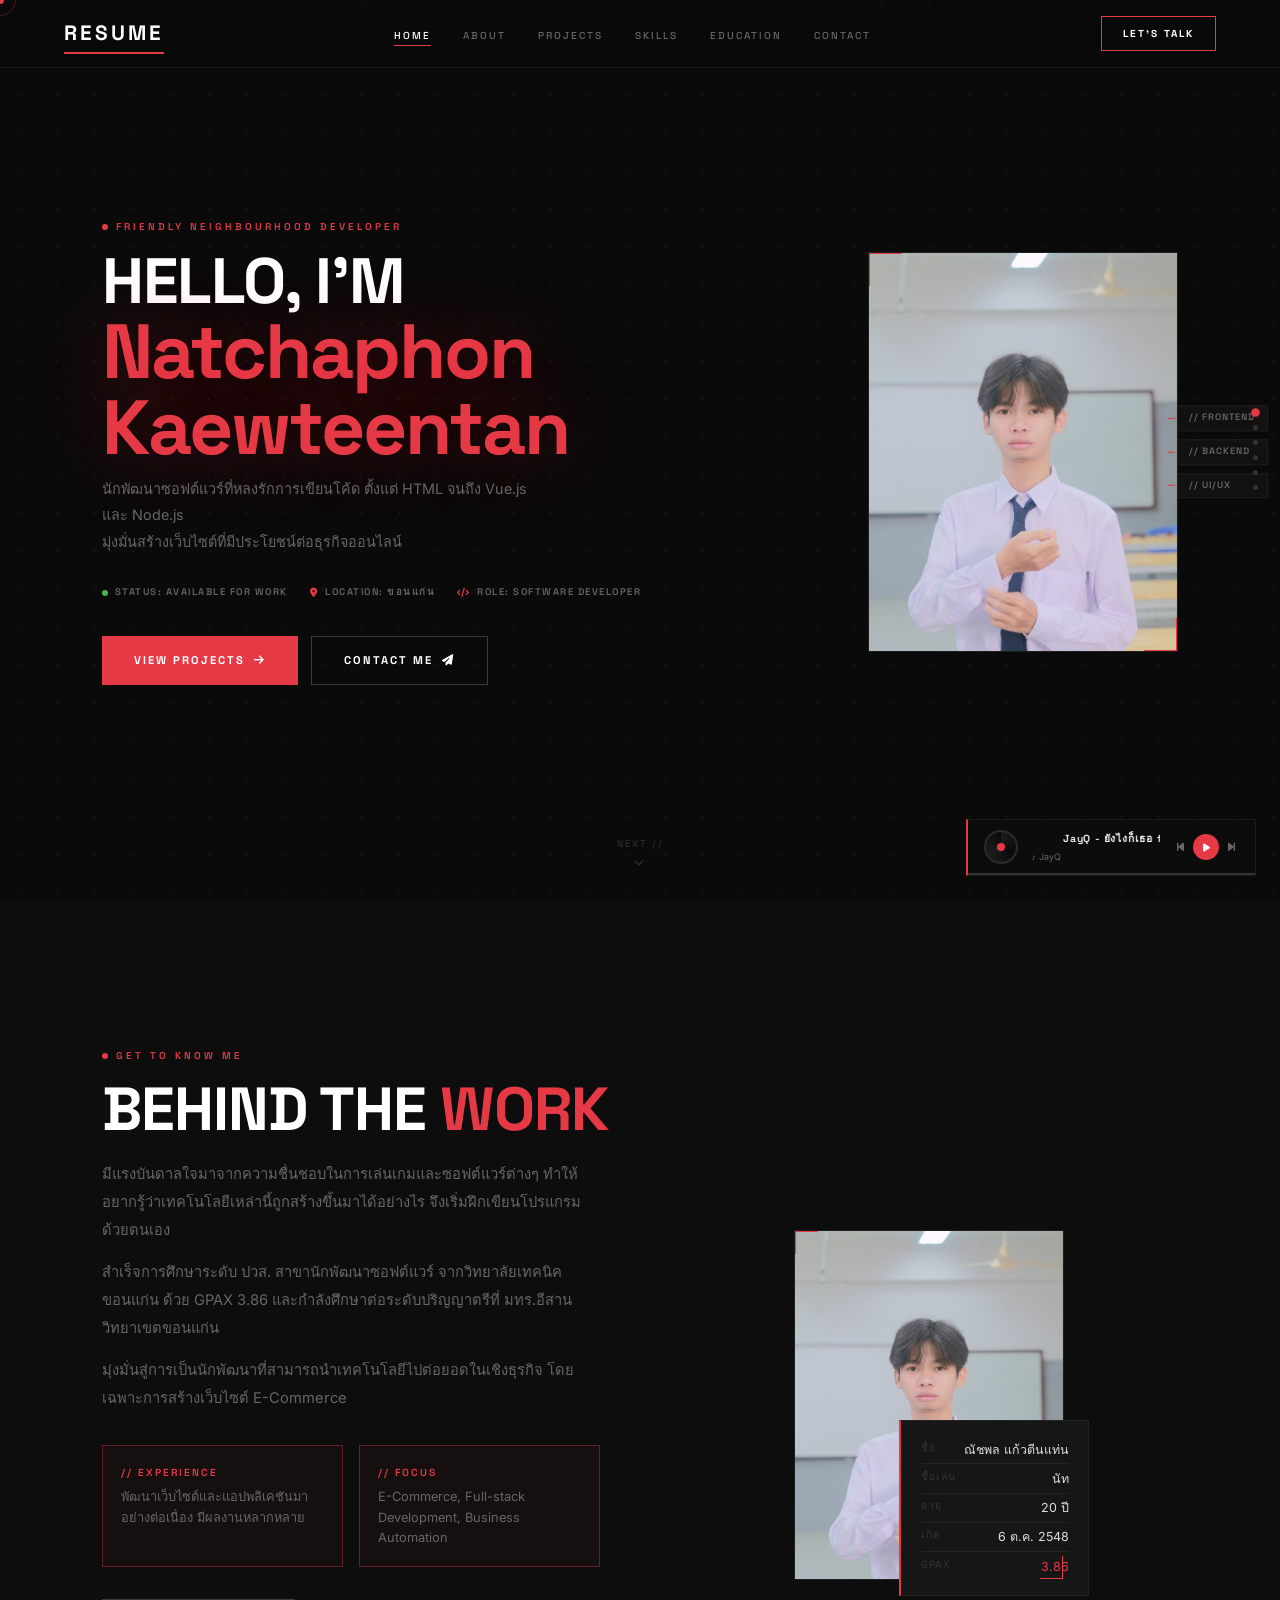
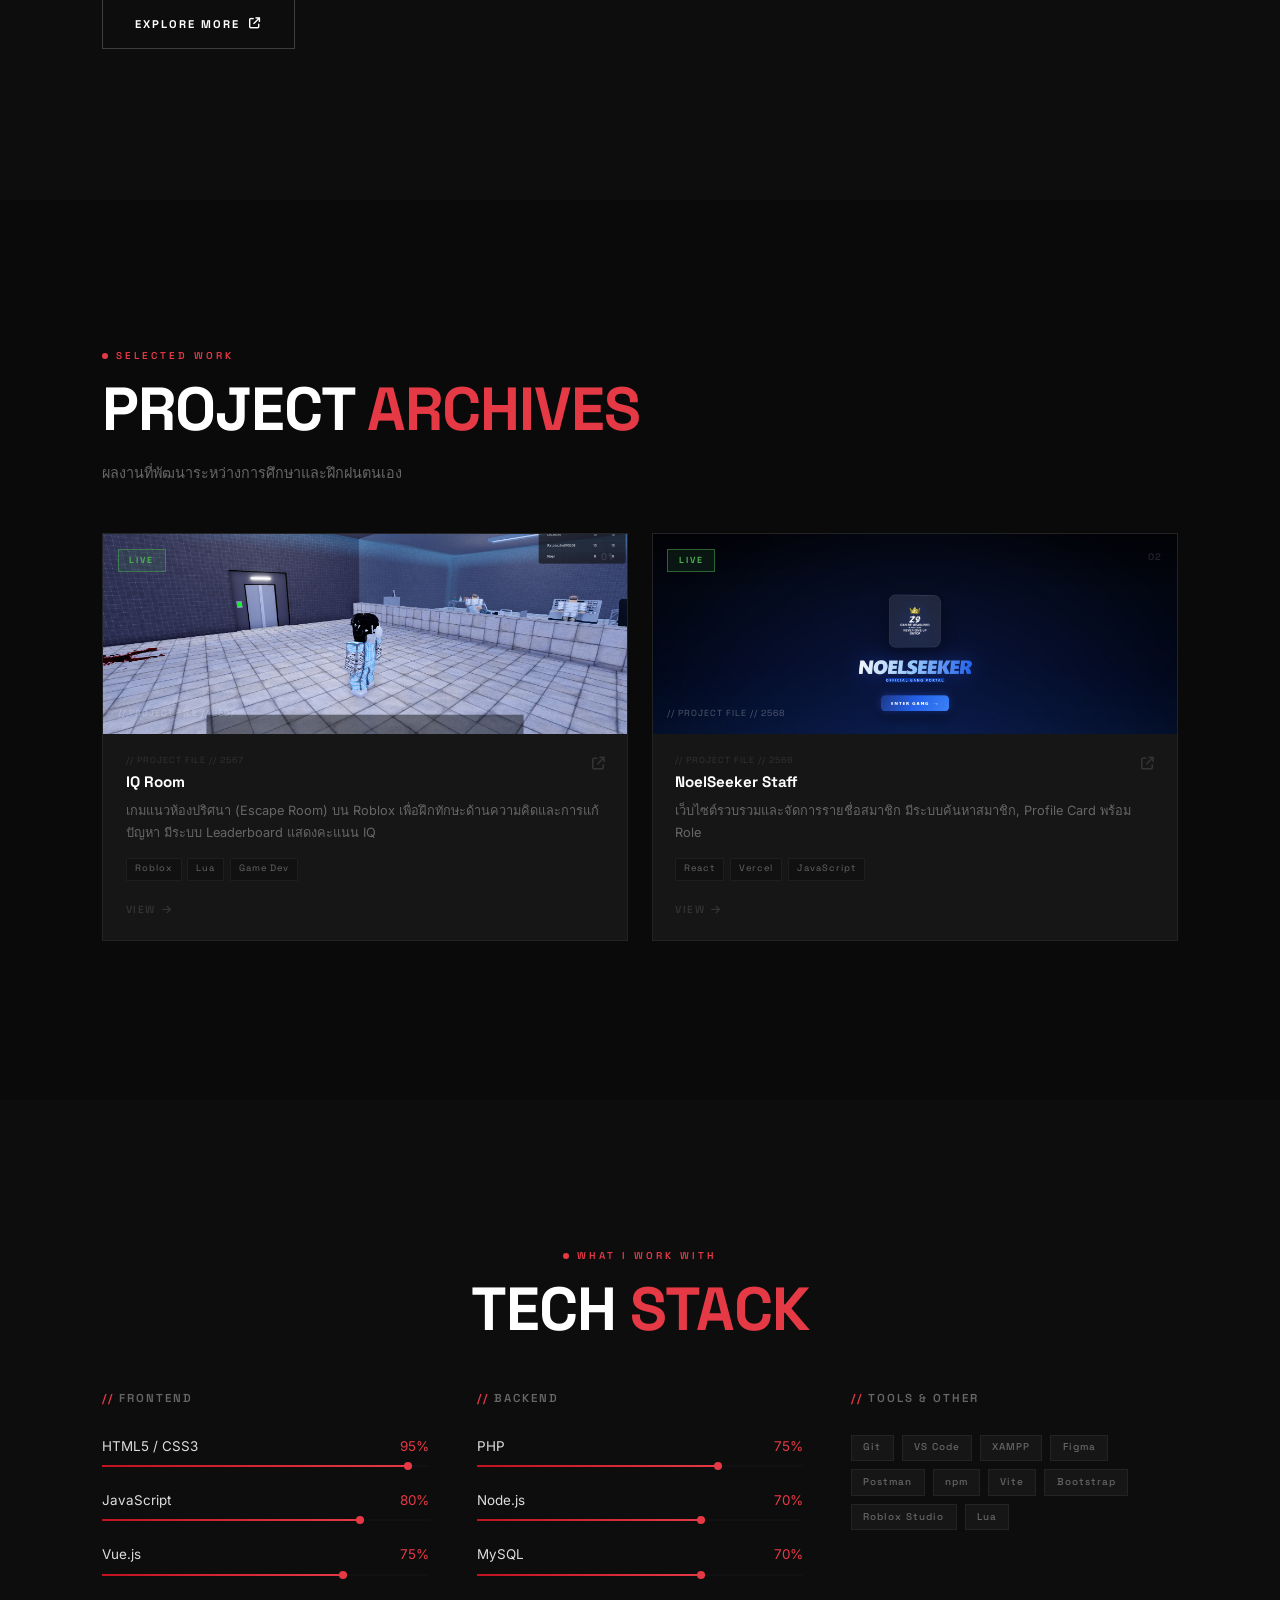
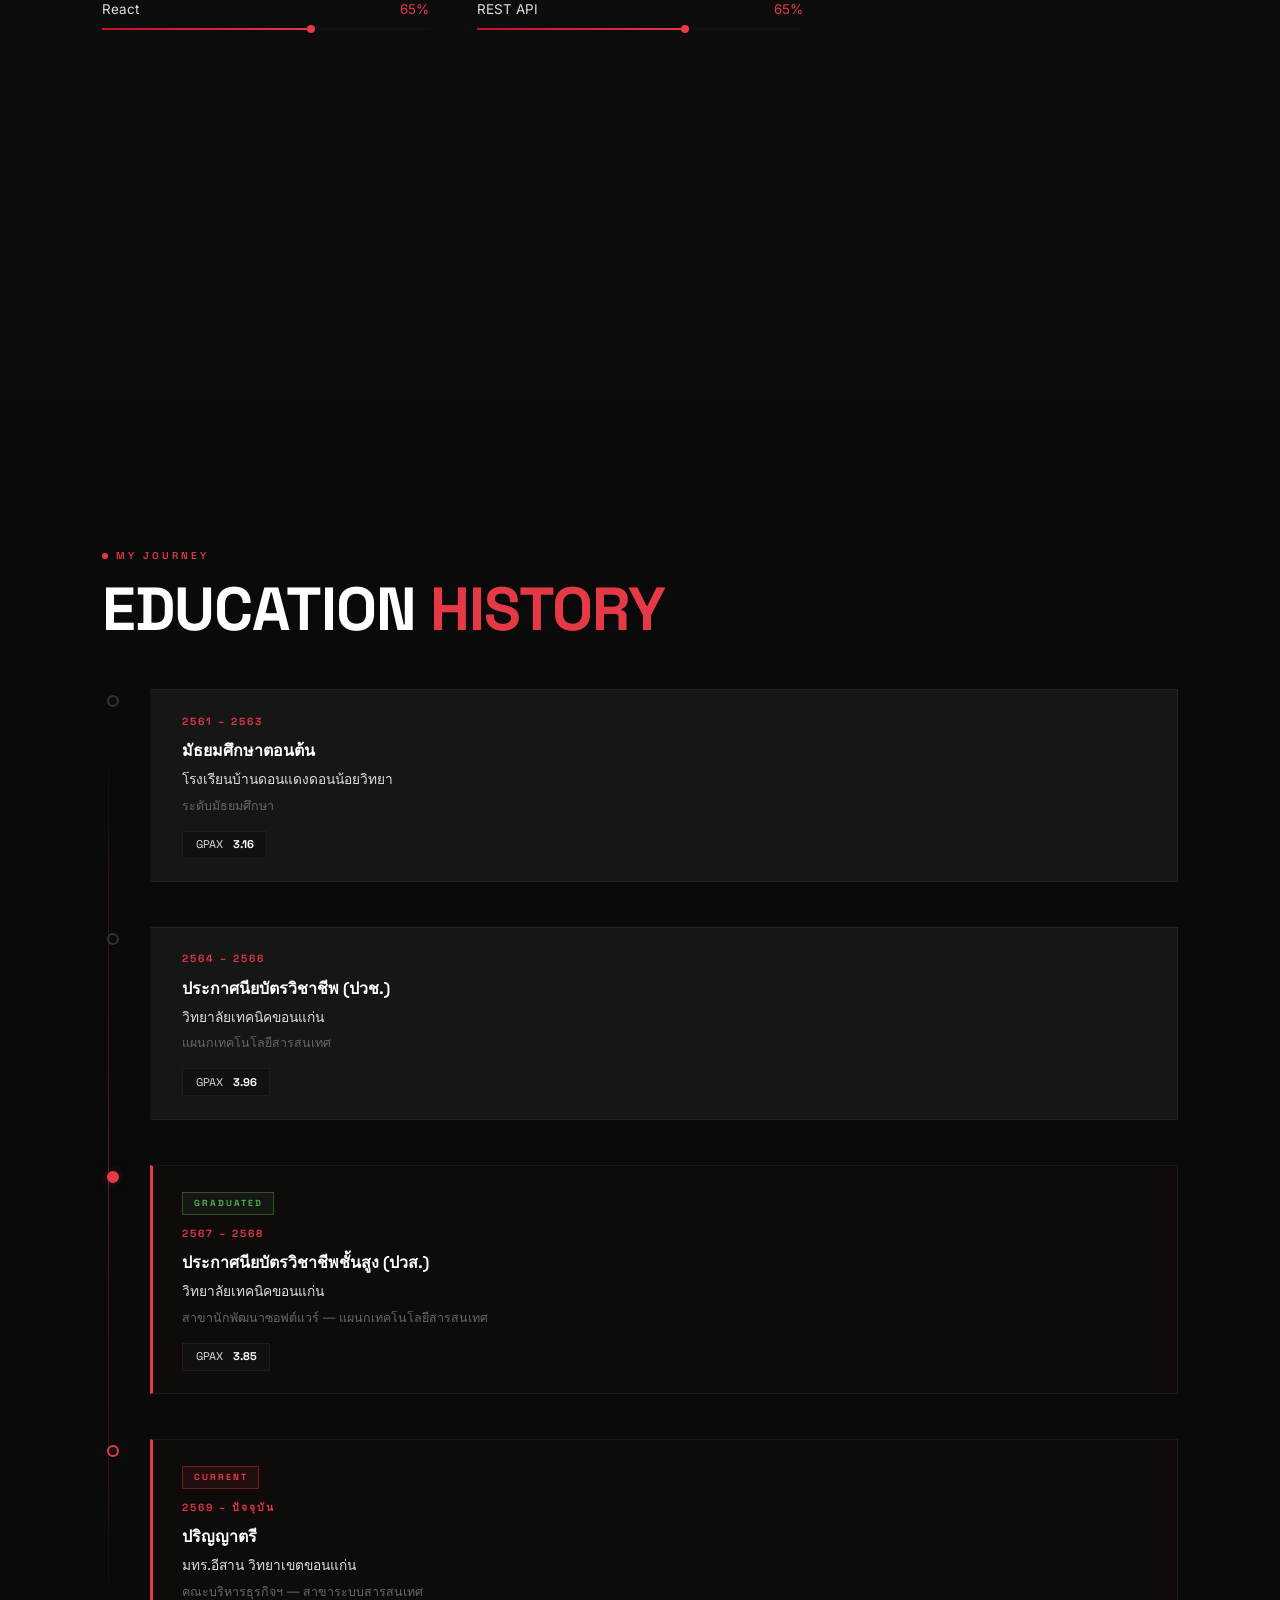
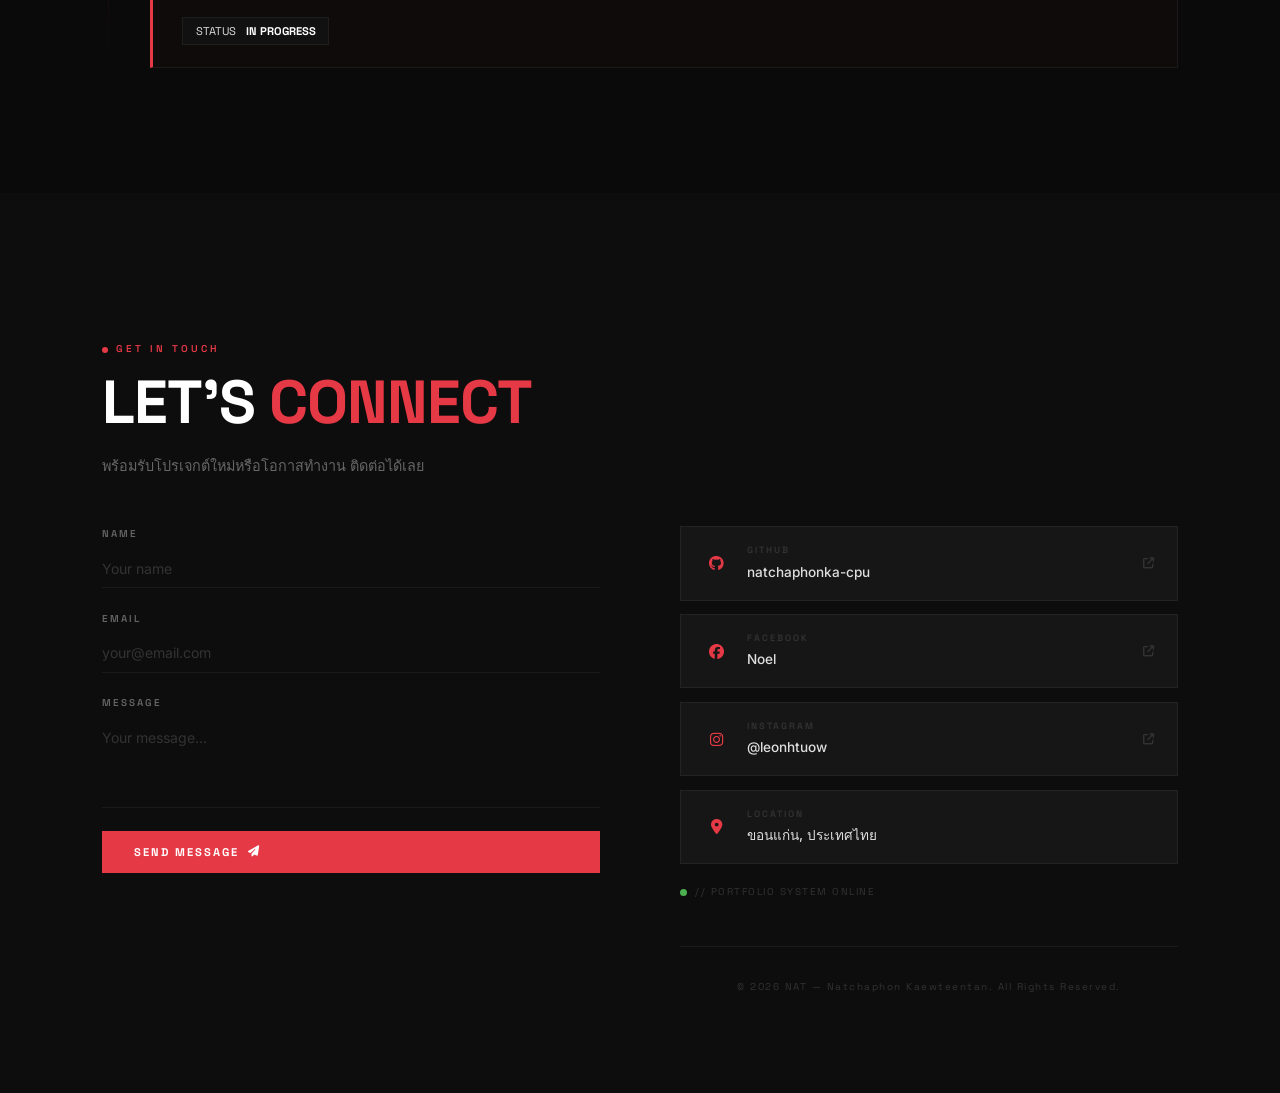
==== index.html @ e57b72d4 "Natchaphon20260941328" ====
<!DOCTYPE html>
<html lang="th">
<head>
  <meta charset="UTF-8"/>
  <meta name="viewport" content="width=device-width, initial-scale=1.0"/>
  <title>Resume</title>
  <link rel="stylesheet" href="style.css?v=6"/>
  <link rel="preconnect" href="https://fonts.googleapis.com"/>
  <link rel="preconnect" href="https://fonts.gstatic.com" crossorigin/>
  <link href="https://fonts.googleapis.com/css2?family=Space+Grotesk:wght@400;500;600;700&family=Inter:wght@300;400;500;600&display=swap" rel="stylesheet"/>
  <link rel="stylesheet" href="https://cdnjs.cloudflare.com/ajax/libs/font-awesome/6.5.0/css/all.min.css"/>
</head>
<body>

  <!-- Custom Cursor -->
  <div class="cursor" id="cursor"></div>
  <div class="cursor-ring" id="cursorRing"></div>

  <!-- Navbar -->
  <nav class="nav" id="nav">
    <a href="#home" class="nav-logo">RESUME</a>
    <ul class="nav-links" id="navLinks">
      <li><a href="#home"      class="nav-link active">HOME</a></li>
      <li><a href="#about"     class="nav-link">ABOUT</a></li>
      <li><a href="#projects"  class="nav-link">PROJECTS</a></li>
      <li><a href="#skills"    class="nav-link">SKILLS</a></li>
      <li><a href="#education" class="nav-link">EDUCATION</a></li>
      <li><a href="#contact"   class="nav-link">CONTACT</a></li>
    </ul>
    <a href="#contact" class="nav-cta">LET'S TALK</a>
    <button class="hamburger" id="hamburger" aria-label="menu">
      <span></span><span></span><span></span>
    </button>
  </nav>

  <!-- Mobile Menu (hidden by default via CSS) -->
  <div class="mobile-menu" id="mobileMenu">
    <a href="#home"      class="mob-link">HOME</a>
    <a href="#about"     class="mob-link">ABOUT</a>
    <a href="#projects"  class="mob-link">PROJECTS</a>
    <a href="#skills"    class="mob-link">SKILLS</a>
    <a href="#education" class="mob-link">EDUCATION</a>
    <a href="#contact"   class="mob-link">CONTACT</a>
  </div>

  <!-- Section Dots -->
  <nav class="section-dots" id="sectionDots">
    <a href="#home"      class="dot active" data-sec="home"      title="Home"></a>
    <a href="#about"     class="dot"        data-sec="about"     title="About"></a>
    <a href="#projects"  class="dot"        data-sec="projects"  title="Projects"></a>
    <a href="#skills"    class="dot"        data-sec="skills"    title="Skills"></a>
    <a href="#education" class="dot"        data-sec="education" title="Education"></a>
    <a href="#contact"   class="dot"        data-sec="contact"   title="Contact"></a>
  </nav>

  <!-- Music Player -->
  <div class="music-player" id="musicPlayer">
    <div class="vinyl" id="vinyl"><div class="vinyl-dot"></div></div>
    <div class="track-info">
      <marquee class="track-title" id="trackTitle" scrollamount="3">JayQ - ยังไงก็เธอ feat. Z9</marquee>
      <span class="track-sub">♪ JayQ</span>
    </div>
    <div class="music-controls">
      <button class="mc-btn" id="prevBtn"><i class="fa-solid fa-backward-step"></i></button>
      <button class="mc-btn mc-play" id="playBtn"><i class="fa-solid fa-play" id="playIcon"></i></button>
      <button class="mc-btn" id="nextBtn"><i class="fa-solid fa-forward-step"></i></button>
    </div>
    <div class="music-bar"><div class="music-progress" id="musicProgress"></div></div>
    <audio id="audioEl"><source src="music.mp3" type="audio/mpeg"/></audio>
  </div>

  <!-- ═══════════════════════════ HOME ═══════════════════════════ -->
  <section class="section" id="home">
    <div class="dot-grid"></div>
    <div class="particles-wrap" id="particles"></div>

    <div class="home-inner">
      <!-- Left -->
      <div class="home-left" id="homeLeft">
        <p class="eyebrow"><span class="edot"></span> FRIENDLY NEIGHBOURHOOD DEVELOPER</p>
        <h1 class="hello-text">HELLO, I'M</h1>
        <div class="big-name">Natchaphon<br>Kaewteentan</div>
        <p class="home-desc">
          นักพัฒนาซอฟต์แวร์ที่หลงรักการเขียนโค้ด ตั้งแต่ HTML จนถึง Vue.js และ Node.js<br>
          มุ่งมั่นสร้างเว็บไซต์ที่มีประโยชน์ต่อธุรกิจออนไลน์
        </p>
        <div class="status-row">
          <span><span class="live-dot"></span> STATUS: AVAILABLE FOR WORK</span>
          <span><i class="fa-solid fa-location-dot"></i> LOCATION: ขอนแก่น</span>
          <span><i class="fa-solid fa-code"></i> ROLE: SOFTWARE DEVELOPER</span>
        </div>
        <div class="home-btns">
          <a href="#projects" class="btn btn-red">VIEW PROJECTS <i class="fa-solid fa-arrow-right"></i></a>
          <a href="#contact"  class="btn btn-outline">CONTACT ME <i class="fa-solid fa-paper-plane"></i></a>
        </div>
      </div>

      <!-- Right – photo -->
      <div class="home-right" id="homeRight">
        <div class="photo-frame">
          <img src="Noel.jpg" alt="NAT — ณัชพล"/>
        </div>
        <div class="photo-tags">
          <span class="ptag">// FRONTEND</span>
          <span class="ptag">// BACKEND</span>
          <span class="ptag">// UI/UX</span>
        </div>
      </div>
    </div>

    <div class="scroll-hint">NEXT // <i class="fa-solid fa-chevron-down"></i></div>
  </section>

  <!-- ═══════════════════════════ ABOUT ═══════════════════════════ -->
  <section class="section section-alt" id="about">
    <div class="container">
      <p class="eyebrow"><span class="edot"></span> GET TO KNOW ME</p>
      <h2 class="sec-title">BEHIND THE <span class="red">WORK</span></h2>

      <div class="about-grid">
        <div class="about-left">
          <p class="body-text rv">
            มีแรงบันดาลใจมาจากความชื่นชอบในการเล่นเกมและซอฟต์แวร์ต่างๆ ทำให้อยากรู้ว่าเทคโนโลยีเหล่านี้ถูกสร้างขึ้นมาได้อย่างไร จึงเริ่มฝึกเขียนโปรแกรมด้วยตนเอง
          </p>
          <p class="body-text rv">
            สำเร็จการศึกษาระดับ ปวส. สาขานักพัฒนาซอฟต์แวร์ จากวิทยาลัยเทคนิคขอนแก่น ด้วย GPAX 3.86 และกำลังศึกษาต่อระดับปริญญาตรีที่ มทร.อีสาน วิทยาเขตขอนแก่น
          </p>
          <p class="body-text rv">
            มุ่งมั่นสู่การเป็นนักพัฒนาที่สามารถนำเทคโนโลยีไปต่อยอดในเชิงธุรกิจ โดยเฉพาะการสร้างเว็บไซต์ E-Commerce
          </p>

          <div class="info-cards rv">
            <div class="info-card">
              <p class="ic-label">// EXPERIENCE</p>
              <p class="ic-text">พัฒนาเว็บไซต์และแอปพลิเคชันมาอย่างต่อเนื่อง มีผลงานหลากหลาย</p>
            </div>
            <div class="info-card">
              <p class="ic-label">// FOCUS</p>
              <p class="ic-text">E-Commerce, Full-stack Development, Business Automation</p>
            </div>
          </div>

          <a href="#education" class="btn btn-outline mt-2 rv">EXPLORE MORE <i class="fa-solid fa-arrow-up-right-from-square"></i></a>
        </div>

        <div class="about-right rv">
          <div class="about-photo-wrap">
            <div class="about-frame">
              <img src="Noel.jpg" alt="NAT"/>
            </div>
            <div class="about-info-box">
              <div class="ai-row"><span class="ai-lbl">ชื่อ</span><span>ณัชพล แก้วตีนแท่น</span></div>
              <div class="ai-row"><span class="ai-lbl">ชื่อเล่น</span><span>นัท</span></div>
              <div class="ai-row"><span class="ai-lbl">อายุ</span><span>20 ปี</span></div>
              <div class="ai-row"><span class="ai-lbl">เกิด</span><span>6 ต.ค. 2548</span></div>
              <div class="ai-row"><span class="ai-lbl">GPAX</span><span class="red">3.86</span></div>
            </div>
          </div>
        </div>
      </div>
    </div>
  </section>

  <!-- ═══════════════════════════ PROJECTS ═══════════════════════════ -->
  <section class="section" id="projects">
    <div class="container">
      <p class="eyebrow"><span class="edot"></span> SELECTED WORK</p>
      <h2 class="sec-title">PROJECT <span class="red">ARCHIVES</span></h2>
      <p class="sec-sub rv">ผลงานที่พัฒนาระหว่างการศึกษาและฝึกฝนตนเอง</p>

      <div class="projects-grid">

        <!-- Card 1 -->
        <div class="proj-card">
          <div class="proj-thumb">
            <img src="iq-room.png" alt="IQ Room"/>
            <span class="proj-badge live">LIVE</span>
            <span class="proj-year">// PROJECT FILE // 2567</span>
          </div>
          <div class="proj-body">
            <div class="proj-top">
              <div>
                <p class="proj-meta">// PROJECT FILE // 2567</p>
                <h3 class="proj-name">IQ Room</h3>
              </div>
              <a href="https://www.roblox.com/games/139132141520139/IQ-Room" target="_blank" rel="noopener" class="proj-ext"><i class="fa-solid fa-arrow-up-right-from-square"></i></a>
            </div>
            <p class="proj-desc">เกมแนวห้องปริศนา (Escape Room) บน Roblox เพื่อฝึกทักษะด้านความคิดและการแก้ปัญหา มีระบบ Leaderboard แสดงคะแนน IQ</p>
            <div class="proj-tags">
              <span>Roblox</span><span>Lua</span><span>Game Dev</span>
            </div>
            <a href="https://www.roblox.com/games/139132141520139/IQ-Room" target="_blank" rel="noopener" class="proj-view">VIEW <i class="fa-solid fa-arrow-right"></i></a>
          </div>
        </div>

        <!-- Card 2 -->
        <div class="proj-card">
          <div class="proj-thumb">
            <img src="noelseeker.png" alt="NoelSeeker" style="object-position:center 20%"/>
            <span class="proj-badge live">LIVE</span>
            <span class="proj-year">// PROJECT FILE // 2568</span>
          </div>
          <div class="proj-body">
            <div class="proj-top">
              <div>
                <p class="proj-meta">// PROJECT FILE // 2568</p>
                <h3 class="proj-name">NoelSeeker Staff</h3>
              </div>
              <a href="https://my-react-app-sigma-one.vercel.app/" target="_blank" rel="noopener" class="proj-ext"><i class="fa-solid fa-arrow-up-right-from-square"></i></a>
            </div>
            <p class="proj-desc">เว็บไซต์รวบรวมและจัดการรายชื่อสมาชิก มีระบบค้นหาสมาชิก, Profile Card พร้อม Role</p>
            <div class="proj-tags">
              <span>React</span><span>Vercel</span><span>JavaScript</span>
            </div>
            <a href="https://my-react-app-sigma-one.vercel.app/" target="_blank" rel="noopener" class="proj-view">VIEW <i class="fa-solid fa-arrow-right"></i></a>
          </div>
        </div>

      </div>
    </div>
  </section>

  <!-- ═══════════════════════════ SKILLS ═══════════════════════════ -->
  <section class="section section-alt" id="skills">
    <div class="container">
      <p class="eyebrow center"><span class="edot"></span> WHAT I WORK WITH</p>
      <h2 class="sec-title center">TECH <span class="red">STACK</span></h2>

      <div class="skills-grid">
        <!-- Frontend -->
        <div class="sk-col rv">
          <h3 class="sk-head"><span class="red">//</span> FRONTEND</h3>
          <div class="sk-item">
            <div class="sk-row"><span>HTML5 / CSS3</span><span class="red">95%</span></div>
            <div class="sk-bar"><div class="sk-fill" data-w="95"></div></div>
          </div>
          <div class="sk-item">
            <div class="sk-row"><span>JavaScript</span><span class="red">80%</span></div>
            <div class="sk-bar"><div class="sk-fill" data-w="80"></div></div>
          </div>
          <div class="sk-item">
            <div class="sk-row"><span>Vue.js</span><span class="red">75%</span></div>
            <div class="sk-bar"><div class="sk-fill" data-w="75"></div></div>
          </div>
          <div class="sk-item">
            <div class="sk-row"><span>React</span><span class="red">65%</span></div>
            <div class="sk-bar"><div class="sk-fill" data-w="65"></div></div>
          </div>
        </div>
        <!-- Backend -->
        <div class="sk-col rv">
          <h3 class="sk-head"><span class="red">//</span> BACKEND</h3>
          <div class="sk-item">
            <div class="sk-row"><span>PHP</span><span class="red">75%</span></div>
            <div class="sk-bar"><div class="sk-fill" data-w="75"></div></div>
          </div>
          <div class="sk-item">
            <div class="sk-row"><span>Node.js</span><span class="red">70%</span></div>
            <div class="sk-bar"><div class="sk-fill" data-w="70"></div></div>
          </div>
          <div class="sk-item">
            <div class="sk-row"><span>MySQL</span><span class="red">70%</span></div>
            <div class="sk-bar"><div class="sk-fill" data-w="70"></div></div>
          </div>
          <div class="sk-item">
            <div class="sk-row"><span>REST API</span><span class="red">65%</span></div>
            <div class="sk-bar"><div class="sk-fill" data-w="65"></div></div>
          </div>
        </div>
        <!-- Tools -->
        <div class="sk-col rv">
          <h3 class="sk-head"><span class="red">//</span> TOOLS &amp; OTHER</h3>
          <div class="tag-wrap">
            <span class="stag">Git</span>
            <span class="stag">VS Code</span>
            <span class="stag">XAMPP</span>
            <span class="stag">Figma</span>
            <span class="stag">Postman</span>
            <span class="stag">npm</span>
            <span class="stag">Vite</span>
            <span class="stag">Bootstrap</span>
            <span class="stag">Roblox Studio</span>
            <span class="stag">Lua</span>
          </div>
        </div>
      </div>
    </div>
  </section>

  <!-- ═══════════════════════════ EDUCATION ═══════════════════════════ -->
  <section class="section" id="education">
    <div class="container">
      <p class="eyebrow"><span class="edot"></span> MY JOURNEY</p>
      <h2 class="sec-title">EDUCATION <span class="red">HISTORY</span></h2>

      <div class="timeline">

        <div class="tl-item rv">
          <div class="tl-dot"></div>
          <div class="tl-card">
            <p class="tl-year">2561 – 2563</p>
            <h3 class="tl-title">มัธยมศึกษาตอนต้น</h3>
            <p class="tl-school">โรงเรียนบ้านดอนแดงดอนน้อยวิทยา</p>
            <p class="tl-dept">ระดับมัธยมศึกษา</p>
            <div class="tl-gpa"><span>GPAX</span><span class="gpa-val">3.16</span></div>
          </div>
        </div>

        <div class="tl-item rv">
          <div class="tl-dot"></div>
          <div class="tl-card">
            <p class="tl-year">2564 – 2566</p>
            <h3 class="tl-title">ประกาศนียบัตรวิชาชีพ (ปวช.)</h3>
            <p class="tl-school">วิทยาลัยเทคนิคขอนแก่น</p>
            <p class="tl-dept">แผนกเทคโนโลยีสารสนเทศ</p>
            <div class="tl-gpa"><span>GPAX</span><span class="gpa-val">3.97</span></div>
          </div>
        </div>

        <div class="tl-item rv">
          <div class="tl-dot tl-dot-active"></div>
          <div class="tl-card tl-card-hl">
            <span class="tl-badge tl-badge-green">GRADUATED</span>
            <p class="tl-year">2567 – 2568</p>
            <h3 class="tl-title">ประกาศนียบัตรวิชาชีพชั้นสูง (ปวส.)</h3>
            <p class="tl-school">วิทยาลัยเทคนิคขอนแก่น</p>
            <p class="tl-dept">สาขานักพัฒนาซอฟต์แวร์ — แผนกเทคโนโลยีสารสนเทศ</p>
            <div class="tl-gpa"><span>GPAX</span><span class="gpa-val red">3.86</span></div>
          </div>
        </div>

        <div class="tl-item rv">
          <div class="tl-dot tl-dot-pulse"></div>
          <div class="tl-card tl-card-hl">
            <span class="tl-badge tl-badge-red">CURRENT</span>
            <p class="tl-year">2569 – ปัจจุบัน</p>
            <h3 class="tl-title">ปริญญาตรี</h3>
            <p class="tl-school">มทร.อีสาน วิทยาเขตขอนแก่น</p>
            <p class="tl-dept">คณะบริหารธุรกิจฯ — สาขาระบบสารสนเทศ</p>
            <div class="tl-gpa"><span>STATUS</span><span class="gpa-val red">IN PROGRESS</span></div>
          </div>
        </div>

      </div>
    </div>
  </section>

  <!-- ═══════════════════════════ CONTACT ═══════════════════════════ -->
  <section class="section section-alt" id="contact">
    <div class="container">
      <p class="eyebrow"><span class="edot"></span> GET IN TOUCH</p>
      <h2 class="sec-title">LET'S <span class="red">CONNECT</span></h2>
      <p class="sec-sub rv">พร้อมรับโปรเจกต์ใหม่หรือโอกาสทำงาน ติดต่อได้เลย</p>

      <div class="contact-grid">

        <!-- Form -->
        <div class="contact-form-wrap rv">
          <form class="c-form" id="cform">
            <div class="c-field">
              <label>NAME</label>
              <input type="text" placeholder="Your name" required/>
            </div>
            <div class="c-field">
              <label>EMAIL</label>
              <input type="email" placeholder="your@email.com" required/>
            </div>
            <div class="c-field">
              <label>MESSAGE</label>
              <textarea rows="4" placeholder="Your message..." required></textarea>
            </div>
            <button type="submit" class="btn btn-red">SEND MESSAGE <i class="fa-solid fa-paper-plane"></i></button>
          </form>
        </div>

        <!-- Info -->
        <div class="contact-info rv">
          <a class="c-row c-link" href="https://github.com/natchaphonka-cpu" target="_blank" rel="noopener">
            <div class="c-icon"><i class="fa-brands fa-github"></i></div>
            <div class="c-text">
              <p class="c-lbl">GITHUB</p>
              <p class="c-val">natchaphonka-cpu</p>
            </div>
            <i class="c-arr fa-solid fa-arrow-up-right-from-square"></i>
          </a>
          <a class="c-row c-link" href="https://www.facebook.com/noel.79411?locale=th_TH" target="_blank" rel="noopener">
            <div class="c-icon"><i class="fa-brands fa-facebook"></i></div>
            <div class="c-text">
              <p class="c-lbl">FACEBOOK</p>
              <p class="c-val">Noel</p>
            </div>
            <i class="c-arr fa-solid fa-arrow-up-right-from-square"></i>
          </a>
          <a class="c-row c-link" href="https://www.instagram.com/leonhtuow/" target="_blank" rel="noopener">
            <div class="c-icon"><i class="fa-brands fa-instagram"></i></div>
            <div class="c-text">
              <p class="c-lbl">INSTAGRAM</p>
              <p class="c-val">@leonhtuow</p>
            </div>
            <i class="c-arr fa-solid fa-arrow-up-right-from-square"></i>
          </a>
          <div class="c-row">
            <div class="c-icon"><i class="fa-solid fa-location-dot"></i></div>
            <div class="c-text">
              <p class="c-lbl">LOCATION</p>
              <p class="c-val">ขอนแก่น, ประเทศไทย</p>
            </div>
          </div>

          <div class="c-status">
            <span class="status-dot"></span>
            // PORTFOLIO SYSTEM ONLINE
          </div>
          <p class="c-copy">© 2026 NAT — Natchaphon Kaewteentan. All Rights Reserved.</p>
        </div>

      </div>
    </div>
  </section>

  <!-- Scroll to top -->
  <button class="scroll-top" id="scrollTop" aria-label="Scroll to top">
    <i class="fa-solid fa-chevron-up"></i>
  </button>

  <script src="script.js?v=4"></script>
</body>
</html>
---- style.css ----
@charset "UTF-8";
/*
 * NAT PORTFOLIO - ACCA DARK STYLE
 */

*, *::before, *::after { margin: 0; padding: 0; box-sizing: border-box; }

:root {
  --red:   #e63946;
  --red-d: #c1121f;
  --red-g: rgba(230,57,70,.28);
  --red-b: rgba(230,57,70,.38);
  --bg:    #0a0a0a;
  --bg2:   #0d0d0d;
  --bg3:   #111111;
  --card:  #161616;
  --bo:    rgba(255,255,255,.055);
  --tx:    #dedede;
  --mu:    #666666;
  --dim:   #333333;
  --wh:    #ffffff;
  --green: #4caf50;
  --gold:  #f0a500;
  --f1:    'Space Grotesk', sans-serif;
  --f2:    'Inter', sans-serif;
  --nav-h: 68px;
  --ease:  .3s cubic-bezier(.4,0,.2,1);
}

html { scroll-behavior: smooth; overflow-x: hidden; }

body {
  background: var(--bg);
  color: var(--tx);
  font-family: var(--f2);
  font-size: 15px;
  line-height: 1.7;
  overflow-x: hidden;
  cursor: none;
}
body.locked { overflow: hidden; }

a   { text-decoration: none; color: inherit; -webkit-tap-highlight-color: transparent; }
ul  { list-style: none; }
img { max-width: 100%; display: block; }
button { cursor: pointer; }

::selection          { background: var(--red); color: #fff; }
::-webkit-scrollbar  { width: 3px; }
::-webkit-scrollbar-thumb { background: var(--red); }

/* --- CURSOR --- */
.cursor {
  width: 8px; height: 8px;
  background: var(--red); border-radius: 50%;
  position: fixed; top: 0; left: 0;
  pointer-events: none; z-index: 99999;
  transform: translate(-50%,-50%);
  transition: transform .15s ease;
}
.cursor-ring {
  width: 32px; height: 32px;
  border: 1.5px solid rgba(230,57,70,.55); border-radius: 50%;
  position: fixed; top: 0; left: 0;
  pointer-events: none; z-index: 99998;
  transform: translate(-50%,-50%);
  transition: left .12s ease, top .12s ease, transform .2s ease, opacity .2s ease;
  opacity: .55;
}
.cursor.grow      { transform: translate(-50%,-50%) scale(2.5); }
.cursor-ring.grow { transform: translate(-50%,-50%) scale(1.5); opacity: .8; }

/* --- NAVBAR --- */
.nav {
  position: fixed; top: 0; left: 0; right: 0;
  height: var(--nav-h);
  display: flex; align-items: center; justify-content: space-between;
  padding: 0 clamp(1.5rem,5vw,4rem);
  background: rgba(10,10,10,.92);
  backdrop-filter: blur(20px);
  border-bottom: 1px solid var(--bo);
  z-index: 10000;
  transition: border-color var(--ease);
}
.nav.scrolled { border-bottom-color: var(--red-b); }

.nav-logo {
  font-family: var(--f1); font-size: 1.3rem; font-weight: 700;
  color: var(--wh); letter-spacing: 3px; position: relative;
}
.nav-logo::after {
  content: ''; position: absolute; bottom: -3px; left: 0;
  width: 100%; height: 2px; background: var(--red);
}

.nav-links {
  display: flex;
  flex-direction: row;
  align-items: center;
  gap: 2rem;
}
.nav-link {
  font-family: var(--f1); font-size: .63rem; font-weight: 500;
  letter-spacing: 2px; color: var(--mu); text-transform: uppercase;
  position: relative; transition: color var(--ease);
  white-space: nowrap;
}
.nav-link::after {
  content: ''; position: absolute; bottom: -4px; left: 0;
  width: 0; height: 1px; background: var(--red);
  transition: width var(--ease);
}
.nav-link:hover,
.nav-link.active         { color: var(--wh); }
.nav-link:hover::after,
.nav-link.active::after  { width: 100%; }

.nav-cta {
  font-family: var(--f1); font-size: .63rem; font-weight: 700;
  letter-spacing: 2px; text-transform: uppercase; color: var(--wh);
  border: 1.5px solid var(--red); padding: .5rem 1.3rem;
  transition: all var(--ease); white-space: nowrap;
}
.nav-cta:hover { background: var(--red); box-shadow: 0 0 24px var(--red-g); }

.hamburger {
  display: none; flex-direction: column;
  justify-content: center; align-items: center; gap: 5px;
  width: 40px; height: 40px;
  background: none; border: none; z-index: 10001;
}
.hamburger span {
  display: block; width: 22px; height: 2px;
  background: var(--wh); border-radius: 1px;
  transition: all .35s ease; transform-origin: center;
}
.hamburger.open span:nth-child(1) { transform: translateY(7px) rotate(45deg); }
.hamburger.open span:nth-child(2) { opacity: 0; transform: scaleX(0); }
.hamburger.open span:nth-child(3) { transform: translateY(-7px) rotate(-45deg); }

/* --- MOBILE MENU --- */
.mobile-menu {
  position: fixed; inset: 0; background: #0a0a0a;
  display: flex; flex-direction: column;
  align-items: center; justify-content: center; gap: 2.5rem;
  z-index: 9999;
  opacity: 0; visibility: hidden; pointer-events: none;
  transition: opacity .35s ease, visibility .35s ease;
}
.mobile-menu.open { opacity: 1; visibility: visible; pointer-events: all; }
.mob-link {
  font-family: var(--f1); font-size: 1.5rem; font-weight: 700;
  letter-spacing: 5px; color: var(--mu); text-transform: uppercase;
  transition: color .2s;
}
.mob-link:hover, .mob-link.active { color: var(--wh); }

/* --- SECTION DOTS --- */
.section-dots {
  position: fixed; right: 1.4rem; top: 50%;
  transform: translateY(-50%);
  display: flex; flex-direction: column; gap: 10px;
  z-index: 500;
}
.dot {
  width: 5px; height: 5px; border-radius: 50%;
  background: var(--dim); display: block;
  transition: all var(--ease);
}
.dot:hover, .dot.active {
  background: var(--red);
  box-shadow: 0 0 8px var(--red-g);
  transform: scale(1.7);
}

/* --- MUSIC PLAYER --- */
.music-player {
  position: fixed; bottom: 1.5rem; right: 1.5rem;
  background: rgba(13,13,13,.96);
  border: 1px solid var(--bo); border-left: 2px solid var(--red);
  backdrop-filter: blur(20px);
  display: flex; align-items: center; gap: .85rem;
  padding: .65rem 1rem;
  z-index: 8000; min-width: 240px; max-width: 290px;
  position: fixed;
}
.vinyl {
  width: 34px; height: 34px; flex-shrink: 0;
  background: conic-gradient(from 0deg,#1c1c1c,#0a0a0a,#1c1c1c,#0a0a0a);
  border-radius: 50%; border: 2px solid #2a2a2a; position: relative;
}
.vinyl.spin { animation: vinylSpin 3s linear infinite; border-color: var(--red); }
@keyframes vinylSpin { to { transform: rotate(360deg); } }
.vinyl-dot {
  width: 8px; height: 8px; background: var(--red); border-radius: 50%;
  position: absolute; top: 50%; left: 50%; transform: translate(-50%,-50%);
}
.track-info  { flex: 1; min-width: 0; overflow: hidden; }
.track-title { font-family: var(--f1); font-size: .64rem; font-weight: 600; letter-spacing: .8px; color: var(--wh); display: block; }
.track-sub   { font-size: .56rem; color: var(--mu); display: block; margin-top: 2px; }
.music-controls { display: flex; align-items: center; gap: .3rem; flex-shrink: 0; }
.mc-btn {
  background: none; border: none; color: var(--mu);
  font-size: .7rem; padding: .25rem;
  display: flex; align-items: center; justify-content: center;
  transition: color var(--ease);
}
.mc-btn:hover { color: var(--wh); }
.mc-play {
  width: 26px !important; height: 26px !important; border-radius: 50%;
  background: var(--red) !important; color: var(--wh) !important;
  font-size: .58rem; transition: transform var(--ease) !important;
}
.mc-play:hover { transform: scale(1.12); }
.music-bar      { position: absolute; bottom: 0; left: 0; right: 0; height: 2px; background: var(--dim); }
.music-progress { height: 100%; width: 0; background: var(--red); transition: width .5s linear; }

/* --- SCROLL TO TOP --- */
.scroll-top {
  position: fixed; bottom: 1.5rem; left: 1.5rem;
  width: 38px; height: 38px;
  background: var(--card); border: 1px solid var(--bo);
  color: var(--mu); font-size: .75rem;
  display: flex; align-items: center; justify-content: center;
  z-index: 500; opacity: 0; pointer-events: none;
  transition: all var(--ease);
}
.scroll-top.show { opacity: 1; pointer-events: all; }
.scroll-top:hover { border-color: var(--red); color: var(--red); transform: translateY(-3px); }

/* --- SHARED SECTION --- */
.section {
  min-height: 100vh;
  padding: calc(var(--nav-h) + 5rem) clamp(1.5rem,8vw,8rem) 5rem;
  position: relative; overflow: hidden;
}
.section-alt { background: var(--bg2); }
.container   { max-width: 1180px; margin: 0 auto; }

/* --- TYPOGRAPHY --- */
.eyebrow {
  font-family: var(--f1); font-size: .62rem; font-weight: 600;
  letter-spacing: 3px; color: var(--red); text-transform: uppercase;
  display: flex; align-items: center; gap: .5rem; margin-bottom: .8rem;
}
.eyebrow.center { justify-content: center; }
.edot {
  display: inline-block; width: 6px; height: 6px;
  background: var(--red); border-radius: 50%; flex-shrink: 0;
}
.sec-title {
  font-family: var(--f1); font-size: clamp(2.2rem,5vw,3.8rem);
  font-weight: 700; line-height: 1.05; color: var(--wh);
  letter-spacing: -1px; margin-bottom: 1.2rem;
}
.sec-title.center { text-align: center; }
.sec-sub   { color: var(--mu); font-size: .9rem; margin-bottom: 3rem; }
.body-text { color: var(--mu); font-size: .92rem; line-height: 1.9; margin-bottom: .9rem; }
.red  { color: var(--red); }
.mt-2 { margin-top: 2rem; }

/* --- BUTTONS --- */
.btn {
  display: inline-flex; align-items: center; gap: .55rem;
  font-family: var(--f1); font-size: .7rem; font-weight: 700;
  letter-spacing: 2px; text-transform: uppercase;
  padding: .88rem 2rem;
  transition: all var(--ease); border: none;
  position: relative; overflow: hidden;
}
.btn::before {
  content: ''; position: absolute; top: 0; left: -100%;
  width: 100%; height: 100%; background: rgba(255,255,255,.06);
  transition: left .35s ease;
}
.btn:hover::before { left: 0; }
.btn-red          { background: var(--red); color: var(--wh); }
.btn-red:hover    { background: var(--red-d); box-shadow: 0 8px 30px var(--red-g); transform: translateY(-2px); }
.btn-outline      { background: transparent; color: var(--wh); border: 1.5px solid rgba(255,255,255,.2); }
.btn-outline:hover{ border-color: var(--red); color: var(--red); transform: translateY(-2px); }

/* --- REVEAL --- */
.rv { opacity: 0; transform: translateY(24px); transition: opacity .65s ease, transform .65s ease; }
.rv.visible { opacity: 1; transform: translateY(0); }

/* ==============================================
   HOME
============================================== */
#home {
  padding: 0;
  display: flex; flex-direction: column; justify-content: center;
  background: var(--bg);
}
.dot-grid {
  position: absolute; inset: 0; pointer-events: none;
  background-image: radial-gradient(circle, rgba(255,255,255,.05) 1px, transparent 1px);
  background-size: 38px 38px;
}
.particles-wrap { position: absolute; inset: 0; pointer-events: none; overflow: hidden; z-index: 0; }
.particle { position: absolute; animation: particleFloat linear infinite; }
@keyframes particleFloat {
  0%   { transform: translateY(110vh); opacity: 0; }
  10%  { opacity: .8; }
  90%  { opacity: .2; }
  100% { transform: translateY(-10vh); opacity: 0; }
}

.home-inner {
  display: flex; align-items: center; justify-content: space-between;
  gap: 4rem; position: relative; z-index: 1;
  width: 100%; max-width: 1400px; margin: 0 auto;
  padding: var(--nav-h) clamp(1.5rem,8vw,8rem) 4rem;
  min-height: 100vh;
}
.home-left  { flex: 1; max-width: 560px; }
.home-right { flex-shrink: 0; position: relative; }

.hello-text {
  font-family: var(--f1);
  font-size: clamp(2.4rem,5vw,4.2rem);
  font-weight: 700; line-height: 1; color: var(--wh); letter-spacing: -1px;
}
.big-name {
  font-family: var(--f1);
  font-size: clamp(2.4rem,6vw,5rem);
  font-weight: 700; line-height: 1;
  color: var(--red); letter-spacing: -2px;
  text-shadow: 0 0 80px rgba(230,57,70,.4);
  margin-bottom: .6rem;
}
.home-desc {
  color: var(--mu); font-size: .9rem; line-height: 1.85;
  max-width: 440px; margin-bottom: 1.8rem;
}
.status-row {
  display: flex; flex-wrap: wrap; gap: 1.4rem; margin-bottom: 2.2rem;
}
.status-row span {
  font-family: var(--f1); font-size: .6rem; font-weight: 600;
  letter-spacing: 1.5px; color: var(--mu); text-transform: uppercase;
  display: flex; align-items: center; gap: .4rem;
}
.status-row i { color: var(--red); }
.live-dot {
  width: 6px; height: 6px; background: var(--green);
  border-radius: 50%; flex-shrink: 0;
  animation: livePulse 2s ease infinite;
}
@keyframes livePulse {
  0%,100% { box-shadow: 0 0 0 0 rgba(76,175,80,.5); }
  50%      { box-shadow: 0 0 0 5px transparent; }
}
.home-btns { display: flex; flex-wrap: wrap; gap: .8rem; }

.photo-frame {
  width: clamp(240px,27vw,310px); height: clamp(300px,35vw,400px);
  overflow: hidden; background: var(--bg3);
  border: 1px solid var(--bo); position: relative;
}
.photo-frame::before {
  content: ''; position: absolute; top: -1px; left: -1px;
  width: 34px; height: 34px;
  border-top: 2px solid var(--red); border-left: 2px solid var(--red);
  z-index: 2; pointer-events: none;
}
.photo-frame::after {
  content: ''; position: absolute; bottom: -1px; right: -1px;
  width: 34px; height: 34px;
  border-bottom: 2px solid var(--red); border-right: 2px solid var(--red);
  z-index: 2; pointer-events: none;
}
.photo-frame img { width: 100%; height: 100%; object-fit: cover; object-position: center top; }

.photo-tags {
  position: absolute; right: -90px; top: 50%;
  transform: translateY(-50%);
  display: flex; flex-direction: column; gap: .5rem;
}
.ptag {
  font-family: var(--f1); font-size: .58rem; font-weight: 600;
  letter-spacing: 1px; color: var(--mu);
  background: var(--bg3); border: 1px solid var(--bo);
  padding: .25rem .7rem; white-space: nowrap; position: relative;
}
.ptag::before {
  content: ''; position: absolute; left: -10px; top: 50%;
  transform: translateY(-50%); width: 7px; height: 1px; background: var(--red);
}
.scroll-hint {
  position: absolute; bottom: 2rem; left: 50%; transform: translateX(-50%);
  font-family: var(--f1); font-size: .6rem; letter-spacing: 2px; color: var(--dim);
  display: flex; flex-direction: column; align-items: center; gap: .4rem;
  z-index: 1; animation: hintBounce 2s ease infinite;
}
@keyframes hintBounce {
  0%,100% { transform: translateX(-50%) translateY(0); }
  50%     { transform: translateX(-50%) translateY(8px); }
}

/* ==============================================
   ABOUT
============================================== */
.about-grid {
  display: grid; grid-template-columns: 1fr 1fr;
  gap: 5rem; align-items: center; margin-top: 1rem;
}
.info-cards {
  display: grid; grid-template-columns: 1fr 1fr;
  gap: 1rem; margin-top: 2rem;
}
.info-card {
  border: 1px solid var(--red-b); background: rgba(230,57,70,.03);
  padding: 1.1rem; transition: all var(--ease);
}
.info-card:hover { background: rgba(230,57,70,.07); border-color: var(--red); }
.ic-label {
  font-family: var(--f1); font-size: .64rem; font-weight: 600;
  letter-spacing: 2px; color: var(--red); margin-bottom: .4rem;
}
.ic-text { font-size: .8rem; color: var(--mu); line-height: 1.6; }

.about-right { display: flex; justify-content: center; }
.about-photo-wrap { position: relative; }
.about-frame {
  width: clamp(200px,22vw,270px); height: clamp(255px,28vw,350px);
  border: 1px solid var(--bo); overflow: hidden;
  background: var(--bg3); position: relative;
}
.about-frame::before {
  content: ''; position: absolute; top: -1px; left: -1px;
  width: 24px; height: 24px;
  border-top: 2px solid var(--red); border-left: 2px solid var(--red);
  z-index: 2;
}
.about-frame::after {
  content: ''; position: absolute; bottom: -1px; right: -1px;
  width: 24px; height: 24px;
  border-bottom: 2px solid var(--red); border-right: 2px solid var(--red);
  z-index: 2;
}
.about-frame img { width: 100%; height: 100%; object-fit: cover; object-position: center top; }
.about-info-box {
  position: absolute; bottom: -1rem; right: -1.6rem;
  background: var(--card); border: 1px solid var(--bo);
  border-left: 2px solid var(--red);
  padding: .9rem 1.2rem; min-width: 190px;
}
.ai-row {
  display: flex; justify-content: space-between; gap: 1rem;
  font-size: .78rem; padding: .22rem 0; border-bottom: 1px solid var(--bo);
}
.ai-row:last-child { border: none; }
.ai-lbl { color: var(--dim); font-family: var(--f1); font-size: .65rem; letter-spacing: 1px; }

/* ==============================================
   PROJECTS
============================================== */
.projects-grid {
  display: grid; grid-template-columns: repeat(2,1fr);
  gap: 1.5rem;
}
.proj-card {
  background: var(--card); border: 1px solid var(--bo);
  overflow: hidden;
  transition: border-color var(--ease), transform var(--ease), box-shadow var(--ease);
}
.proj-card:hover {
  border-color: var(--red-b);
  transform: translateY(-5px);
  box-shadow: 0 22px 48px rgba(0,0,0,.5);
}
.proj-thumb {
  height: 200px; position: relative; overflow: hidden;
  background: var(--bg3);
}
.proj-thumb img {
  width: 100%; height: 100%; object-fit: cover;
  transition: transform .6s ease;
}
.proj-card:hover .proj-thumb img { transform: scale(1.06); }
.proj-thumb::after {
  content: ''; position: absolute; inset: 0;
  background: linear-gradient(to bottom, transparent 35%, rgba(10,10,10,.75));
  opacity: 0; transition: opacity .35s ease;
}
.proj-card:hover .proj-thumb::after { opacity: 1; }

.proj-thumb-code {
  background: #0d1117;
  display: flex; align-items: center; justify-content: center;
}
.code-preview {
  display: flex; flex-direction: column; gap: .35rem;
  font-family: 'Courier New', monospace; font-size: .78rem;
  padding: 1.2rem;
}
.cp-line { color: var(--mu); }
.cp-k    { color: #ff79c6; font-style: normal; }
.cp-v    { color: #8be9fd; font-style: normal; }
.cp-s    { color: #f1fa8c; font-style: normal; }
.cp-fn   { color: #50fa7b; font-style: normal; }

.proj-thumb-dark {
  display: flex; align-items: center; justify-content: center;
  background: #0d0d0d;
}
.wip-center { display: flex; flex-direction: column; align-items: center; gap: .6rem; }
.wip-icon   { font-size: 2.5rem; color: var(--dim); }
.wip-text   { font-family: var(--f1); font-size: .65rem; font-weight: 700; letter-spacing: 3px; color: var(--dim); }

.proj-badge {
  position: absolute; top: .9rem; left: .9rem; z-index: 2;
  font-family: var(--f1); font-size: .55rem; font-weight: 700;
  letter-spacing: 2px; padding: .2rem .65rem; border: 1px solid;
}
.proj-badge.live     { color: var(--green); border-color: rgba(76,175,80,.5); background: rgba(76,175,80,.1); }
.proj-badge.gold     { color: var(--gold);  border-color: rgba(240,165,0,.4); background: rgba(240,165,0,.08); }
.wip-badge           { color: var(--mu);    border-color: var(--bo);          background: rgba(255,255,255,.04); }

.proj-year {
  position: absolute; bottom: .8rem; left: .9rem; z-index: 2;
  font-family: var(--f1); font-size: .55rem; letter-spacing: 1px;
  color: rgba(255,255,255,.3);
}
.proj-body { padding: 1.2rem 1.4rem; }
.proj-top  { display: flex; justify-content: space-between; align-items: flex-start; margin-bottom: .5rem; }
.proj-meta { font-family: var(--f1); font-size: .55rem; letter-spacing: 1px; color: var(--dim); margin-bottom: .25rem; }
.proj-name { font-family: var(--f1); font-size: .95rem; font-weight: 700; color: var(--wh); line-height: 1.3; }
.proj-ext  { color: var(--dim); font-size: .8rem; flex-shrink: 0; margin-left: .5rem; transition: color var(--ease); }
.proj-ext:hover { color: var(--red); }
.proj-desc { font-size: .8rem; color: var(--mu); line-height: 1.7; margin-bottom: .9rem; }
.proj-tags { display: flex; flex-wrap: wrap; gap: .35rem; margin-bottom: .9rem; }
.proj-tags span {
  font-family: var(--f1); font-size: .58rem; letter-spacing: 1px;
  color: var(--mu); background: var(--bg3); border: 1px solid var(--bo);
  padding: .16rem .5rem;
}
.proj-view {
  font-family: var(--f1); font-size: .65rem; font-weight: 600;
  letter-spacing: 1.5px; color: var(--dim); text-transform: uppercase;
  display: inline-flex; align-items: center; gap: .38rem;
  transition: color var(--ease);
}
.proj-view:hover { color: var(--red); }
.proj-view.muted { opacity: .4; }

/* ==============================================
   SKILLS
============================================== */
.skills-grid {
  display: grid; grid-template-columns: repeat(3,1fr);
  gap: 3rem; margin-top: 3rem;
}
.sk-head {
  font-family: var(--f1); font-size: .72rem; font-weight: 600;
  letter-spacing: 2px; color: var(--mu); text-transform: uppercase;
  margin-bottom: 1.6rem;
}
.sk-item { margin-bottom: 1.4rem; }
.sk-row  { display: flex; justify-content: space-between; align-items: center; margin-bottom: .45rem; font-size: .84rem; }
.sk-bar  { height: 2px; background: var(--bg3); overflow: visible; position: relative; }
.sk-fill {
  height: 100%; width: 0;
  background: linear-gradient(90deg, var(--red-d), var(--red));
  transition: width 1.3s cubic-bezier(.4,0,.2,1);
  position: relative;
}
.sk-fill::after {
  content: ''; position: absolute; right: 0; top: -3px;
  width: 8px; height: 8px; background: var(--red); border-radius: 50%;
}
.tag-wrap { display: flex; flex-wrap: wrap; gap: .5rem; margin-top: .5rem; }
.stag {
  font-family: var(--f1); font-size: .62rem; font-weight: 500;
  letter-spacing: 1px; color: var(--mu);
  background: var(--card); border: 1px solid var(--bo);
  padding: .24rem .7rem; transition: all var(--ease);
}
.stag:hover { border-color: var(--red); color: var(--red); }

/* ==============================================
   EDUCATION / TIMELINE
============================================== */
.timeline { position: relative; padding-left: 3rem; margin-top: 3rem; }
.timeline::before {
  content: ''; position: absolute; left: 6px; top: 0; bottom: 0;
  width: 1px; background: linear-gradient(to bottom, transparent, var(--red-b), transparent);
}
.tl-item { position: relative; margin-bottom: 2.8rem; }
.tl-dot  {
  position: absolute; left: -2.7rem; top: 6px;
  width: 12px; height: 12px; border-radius: 50%;
  background: var(--bg2); border: 2px solid var(--dim);
  transition: all var(--ease);
}
.tl-item:hover .tl-dot  { border-color: var(--red); background: var(--red); }
.tl-dot-active { border-color: var(--red) !important; background: var(--red) !important; box-shadow: 0 0 10px var(--red-g); }
.tl-dot-pulse  { border-color: var(--red) !important; animation: dotPulse 2s ease infinite; }
@keyframes dotPulse {
  0%,100% { box-shadow: 0 0 0 0 var(--red-g); }
  50%     { box-shadow: 0 0 0 8px transparent; }
}
.tl-card {
  background: var(--card); border: 1px solid var(--bo);
  border-left: 3px solid transparent;
  padding: 1.4rem 1.8rem; transition: all var(--ease);
}
.tl-card:hover, .tl-card-hl { border-left-color: var(--red); background: rgba(230,57,70,.025); }
.tl-badge {
  display: inline-block; font-family: var(--f1); font-size: .55rem;
  font-weight: 700; letter-spacing: 2px; padding: .2rem .65rem;
  border: 1px solid; margin-bottom: .6rem;
}
.tl-badge-green { color: var(--green); border-color: rgba(76,175,80,.4); background: rgba(76,175,80,.08); }
.tl-badge-red   { color: var(--red);   border-color: var(--red-b);       background: rgba(230,57,70,.08); }
.tl-year   { font-family: var(--f1); font-size: .65rem; font-weight: 600; letter-spacing: 2px; color: var(--red); margin-bottom: .4rem; text-transform: uppercase; }
.tl-title  { font-family: var(--f1); font-size: 1rem; font-weight: 700; color: var(--wh); margin-bottom: .25rem; }
.tl-school { font-size: .86rem; color: var(--tx); font-weight: 500; margin-bottom: .2rem; }
.tl-dept   { font-size: .78rem; color: var(--mu); margin-bottom: .9rem; }
.tl-gpa {
  display: inline-flex; align-items: center; gap: .6rem;
  background: var(--bg3); border: 1px solid var(--bo);
  padding: .22rem .8rem; font-family: var(--f1); font-size: .7rem;
}
.gpa-val { font-weight: 700; color: var(--wh); }

/* ==============================================
   CONTACT
============================================== */
.contact-grid {
  display: grid; grid-template-columns: 1fr 1fr;
  gap: 5rem; margin-top: 2.5rem;
}
.c-form  { display: flex; flex-direction: column; gap: 1.4rem; }
.c-field { display: flex; flex-direction: column; gap: .4rem; }
.c-field label {
  font-family: var(--f1); font-size: .62rem; font-weight: 600;
  letter-spacing: 2px; color: var(--mu);
}
.c-field input, .c-field textarea {
  background: transparent; border: none;
  border-bottom: 1px solid var(--bo);
  color: var(--tx); font-family: var(--f2); font-size: .88rem;
  padding: .65rem 0; outline: none; resize: none;
  transition: border-color var(--ease);
}
.c-field input:focus, .c-field textarea:focus { border-bottom-color: var(--red); }
.c-field input::placeholder, .c-field textarea::placeholder { color: var(--dim); }

.contact-info { display: flex; flex-direction: column; gap: .85rem; }
.c-row {
  display: flex; align-items: center; gap: 1.1rem;
  background: var(--card); border: 1px solid var(--bo);
  padding: 1rem 1.4rem; transition: all var(--ease);
}
.c-link { cursor: pointer; }
.c-link:hover { border-color: var(--red); background: rgba(230,57,70,.04); transform: translateX(4px); }
.c-link:hover .c-val { color: var(--red); }
.c-icon { width: 26px; flex-shrink: 0; display: flex; align-items: center; justify-content: center; }
.c-icon i { color: var(--red); font-size: .95rem; }
.c-lbl  { font-family: var(--f1); font-size: .57rem; font-weight: 600; letter-spacing: 2px; color: var(--dim); margin-bottom: .1rem; }
.c-val  { font-size: .85rem; color: var(--tx); font-weight: 500; }
.c-arr  { margin-left: auto; font-size: .7rem; color: var(--dim); flex-shrink: 0; transition: all var(--ease); }
.c-link:hover .c-arr { color: var(--red); transform: translate(2px,-2px); }
.c-status {
  display: flex; align-items: center; gap: .5rem;
  font-family: var(--f1); font-size: .62rem; letter-spacing: 1.5px; color: var(--dim);
  margin-top: .4rem;
}
.status-dot {
  width: 7px; height: 7px; background: var(--green);
  border-radius: 50%; animation: livePulse 2s ease infinite;
}
.c-copy {
  font-family: var(--f1); font-size: .62rem; letter-spacing: 1.5px; color: var(--dim);
  margin-top: 2rem; padding-top: 2rem;
  border-top: 1px solid var(--bo); text-align: center;
}

/* ==============================================
   RESPONSIVE <= 1100px
============================================== */
@media (max-width: 1100px) {
  .photo-tags      { display: none; }
  .about-grid      { grid-template-columns: 1fr; gap: 3rem; }
  .about-info-box  { position: static; margin-top: 1rem; width: 100%; }
  .about-frame::before, .about-frame::after { display: none; }
  .skills-grid     { grid-template-columns: 1fr 1fr; gap: 2rem; }
  .sk-col:last-child { grid-column: 1 / -1; }
}

/* ==============================================
   RESPONSIVE <= 768px
============================================== */
@media (max-width: 768px) {
  :root { --nav-h: 58px; }
  body  { cursor: auto; }
  .cursor, .cursor-ring { display: none; }
  .section-dots         { display: none; }
  .nav-links, .nav-cta  { display: none; }
  .hamburger            { display: flex; }

  .section { padding: calc(var(--nav-h) + 3rem) clamp(1rem,5vw,2rem) 4rem; }
  #home    { padding: 0; }

  .home-inner {
    flex-direction: column; text-align: center; align-items: center;
    gap: 2rem; justify-content: center;
    padding: calc(var(--nav-h) + 2.5rem) clamp(1rem,5vw,2rem) 4rem;
  }
  .home-left  { max-width: 100%; }
  .big-name   { font-size: clamp(5rem,22vw,8rem); letter-spacing: -3px; }
  .hello-text { font-size: clamp(2rem,8vw,3rem); }
  .status-row, .home-btns { justify-content: center; }
  .home-right { width: 100%; display: flex; justify-content: center; }
  .photo-frame{ width: 180px; height: 240px; }
  .photo-tags { display: none; }
  .scroll-hint{ display: none; }

  .about-grid      { grid-template-columns: 1fr; }
  .about-right     { justify-content: center; }
  .about-frame     { width: 180px; height: 240px; }
  .about-frame::before, .about-frame::after { display: none; }
  .about-info-box  { position: static; margin-top: 1rem; width: 100%; }
  .info-cards      { grid-template-columns: 1fr; }

  .projects-grid   { grid-template-columns: 1fr; }
  .skills-grid     { grid-template-columns: 1fr; }
  .sk-col:last-child { grid-column: 1; }

  .timeline  { padding-left: 2rem; }
  .tl-card   { padding: 1rem 1.1rem; }

  .contact-grid    { grid-template-columns: 1fr; gap: 3rem; }

  .music-player    { left: 1rem; right: 1rem; bottom: 1rem; min-width: unset; max-width: unset; }
  .scroll-top      { bottom: 5.5rem; }
  .sec-title       { font-size: clamp(1.8rem,7vw,2.8rem); }
}

@media (max-width: 480px) {
  .big-name    { font-size: clamp(4rem,24vw,7rem); }
  .photo-frame { width: 155px; height: 205px; }
  .nav         { padding: 0 1rem; }
}
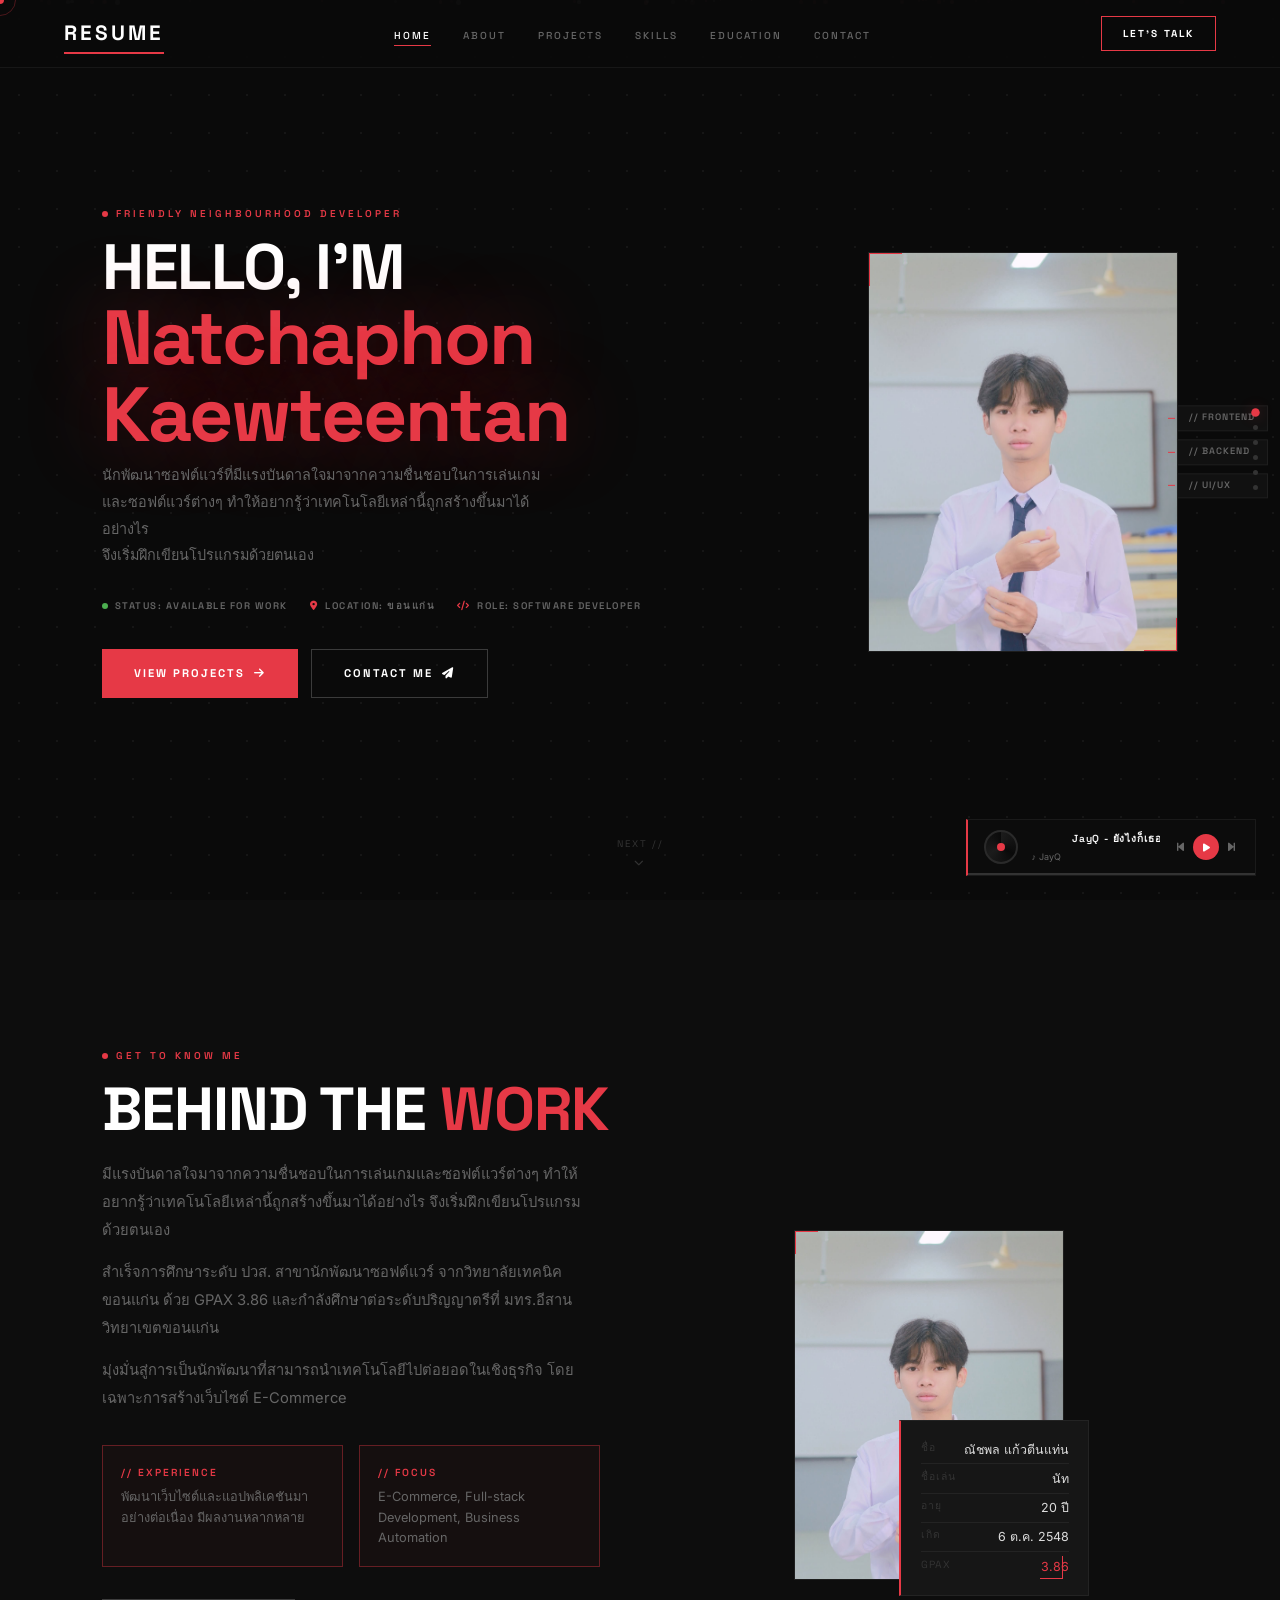
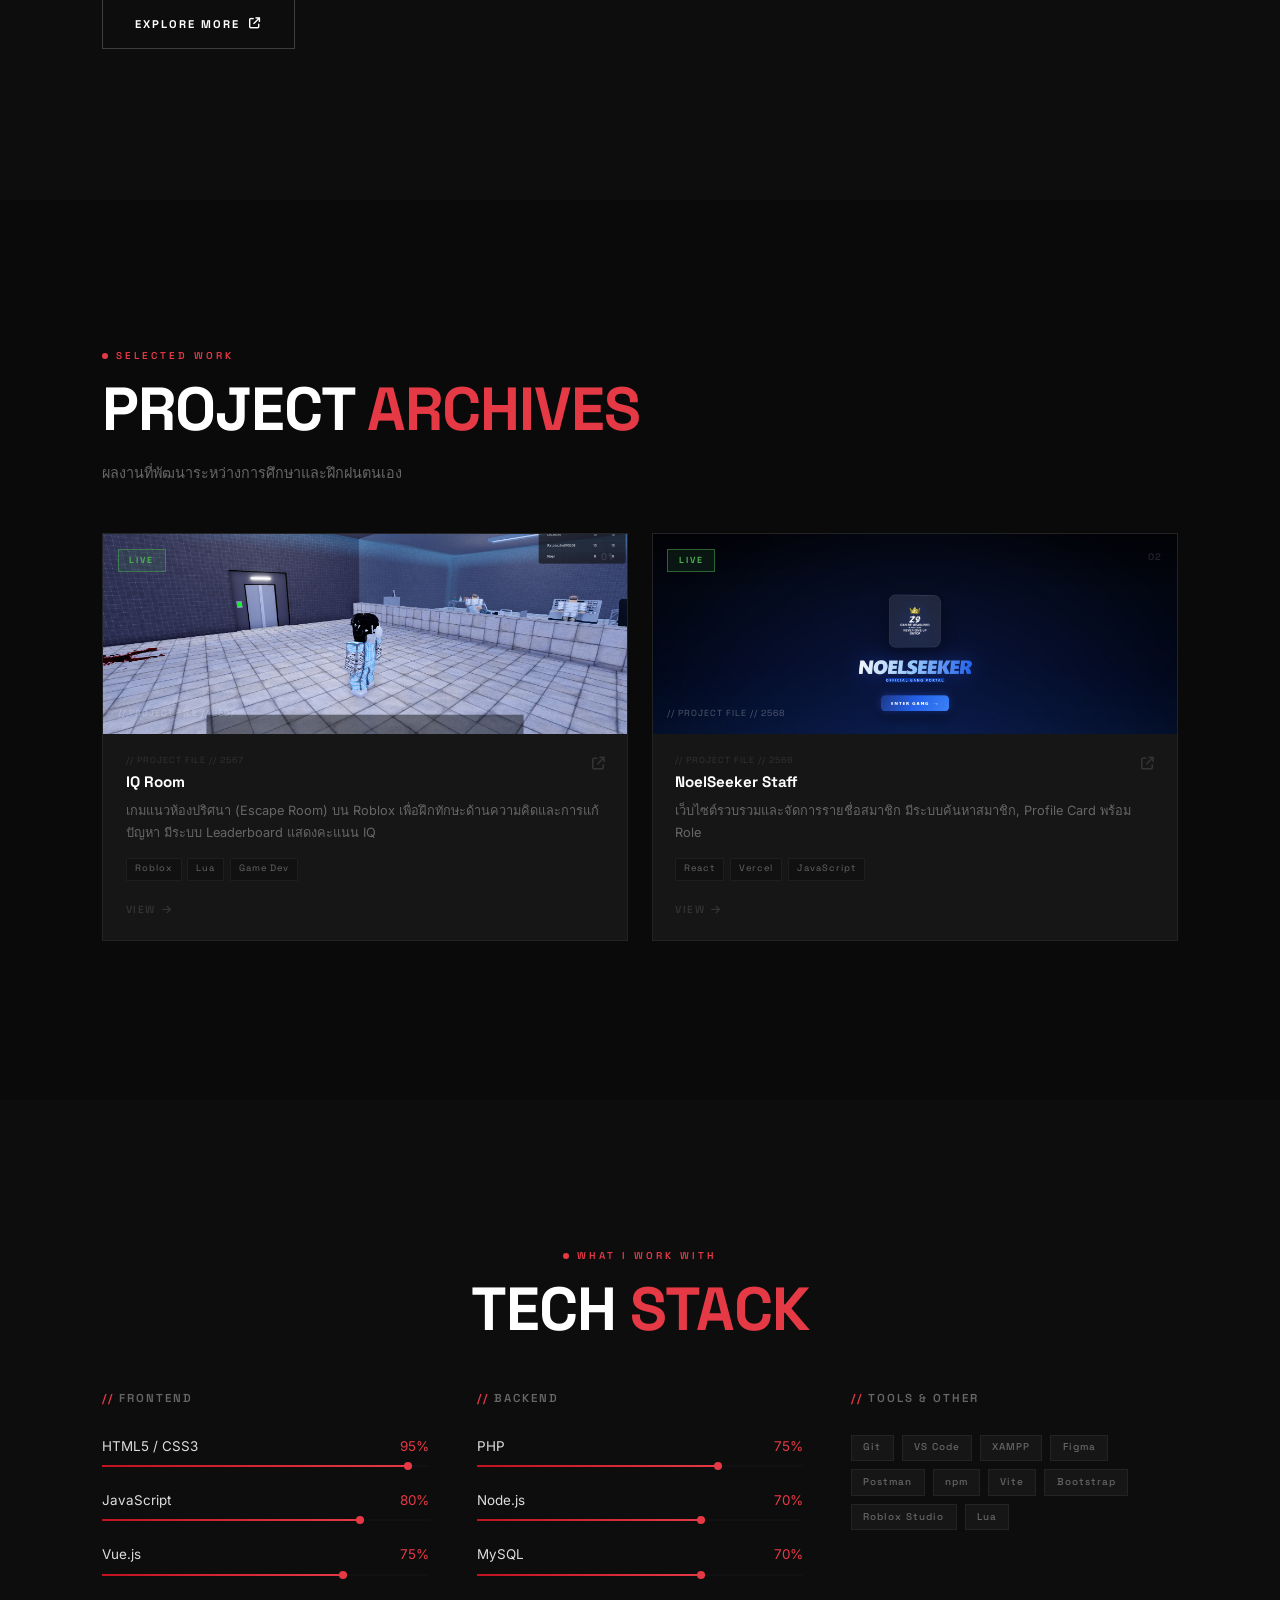
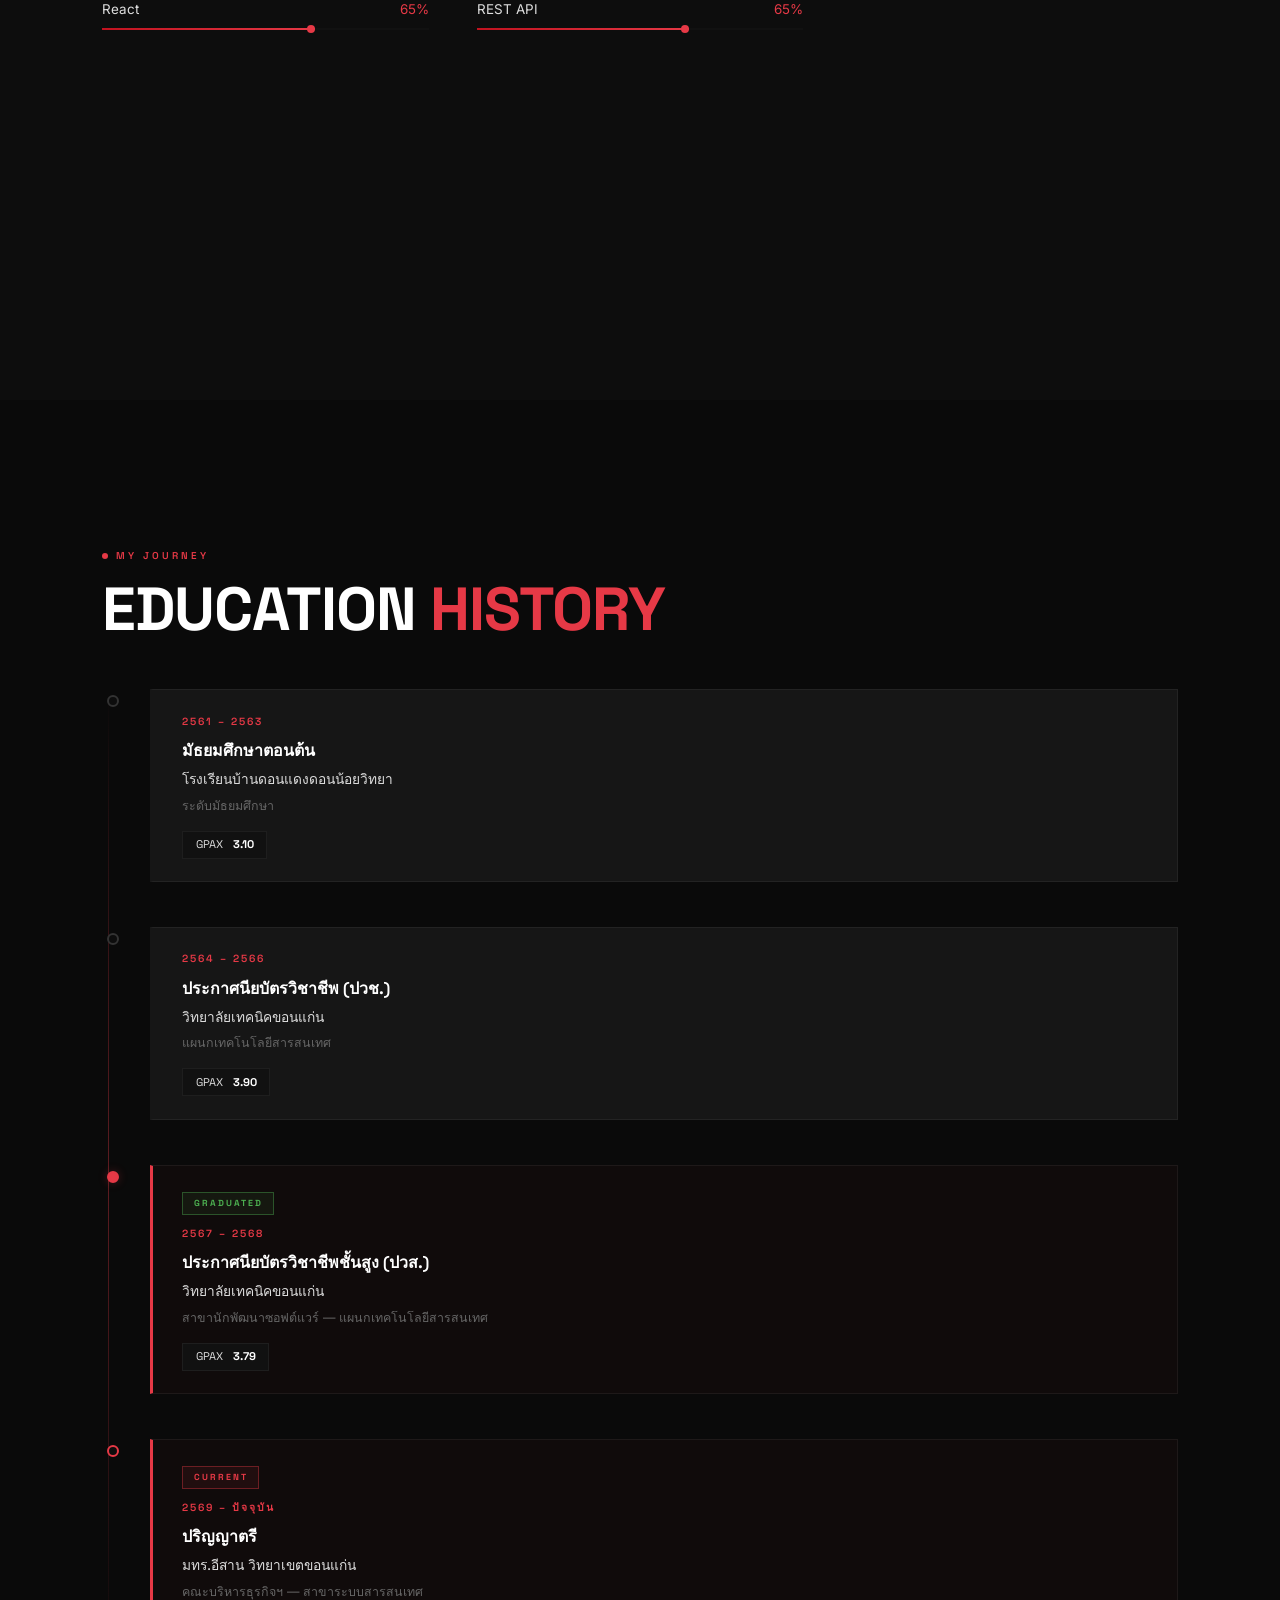
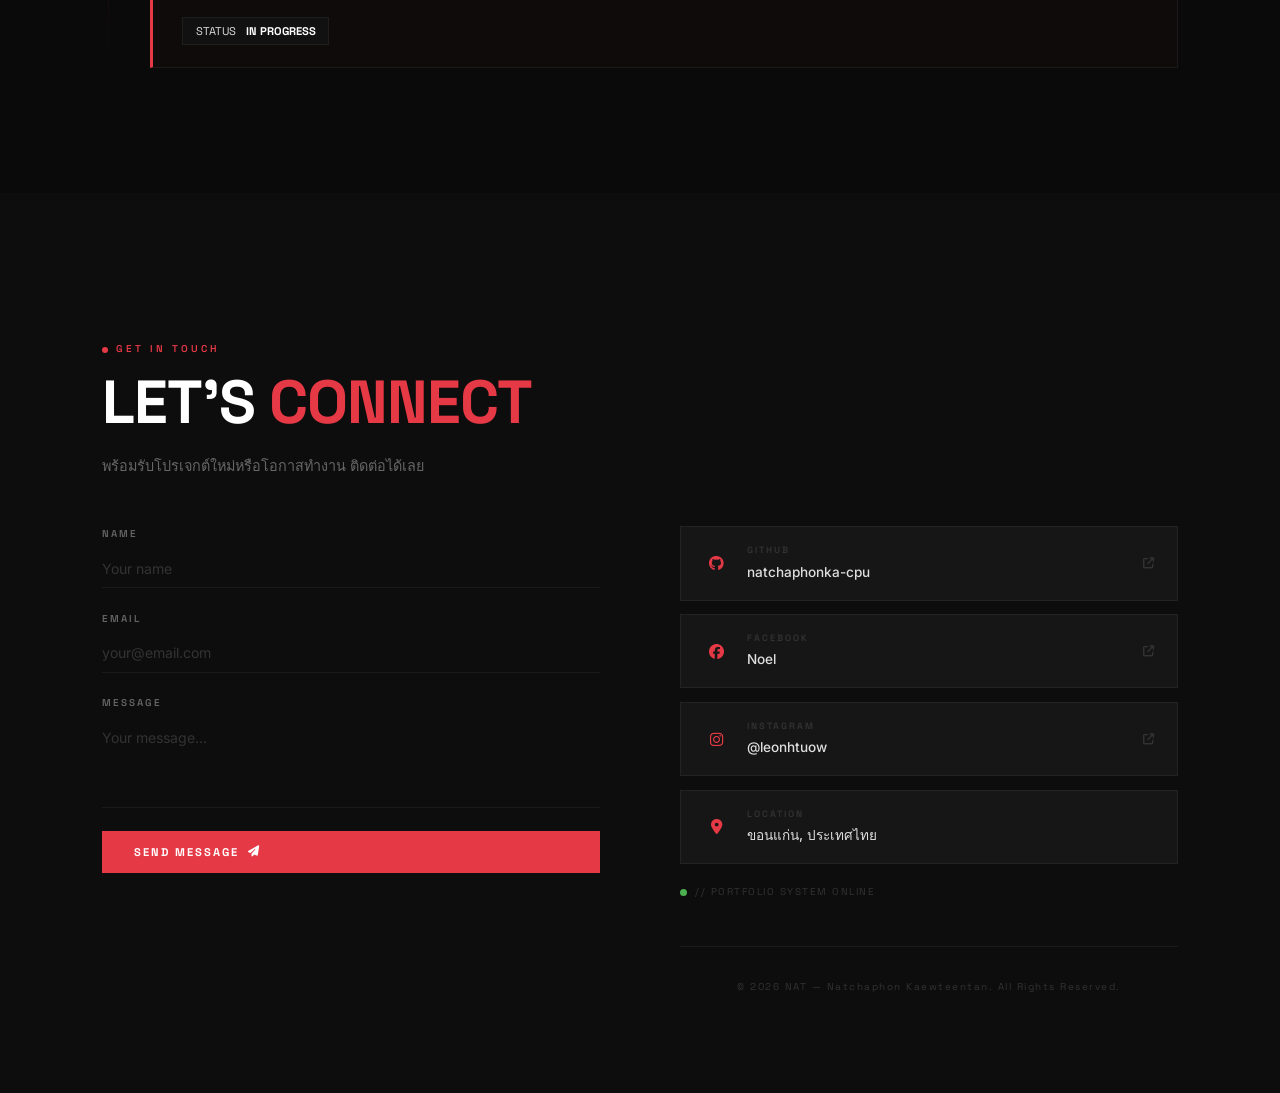
==== commit d2216df0: "Natchaphon20260941342" ====
--- a/index.html
+++ b/index.html
@@ -81,8 +81,8 @@
         <h1 class="hello-text">HELLO, I'M</h1>
         <div class="big-name">Natchaphon<br>Kaewteentan</div>
         <p class="home-desc">
-          นักพัฒนาซอฟต์แวร์ที่หลงรักการเขียนโค้ด ตั้งแต่ HTML จนถึง Vue.js และ Node.js<br>
-          มุ่งมั่นสร้างเว็บไซต์ที่มีประโยชน์ต่อธุรกิจออนไลน์
+          นักพัฒนาซอฟต์แวร์ที่มีแรงบันดาลใจมาจากความชื่นชอบในการเล่นเกมและซอฟต์แวร์ต่างๆ ทำให้อยากรู้ว่าเทคโนโลยีเหล่านี้ถูกสร้างขึ้นมาได้อย่างไร<br>
+          จึงเริ่มฝึกเขียนโปรแกรมด้วยตนเอง
         </p>
         <div class="status-row">
           <span><span class="live-dot"></span> STATUS: AVAILABLE FOR WORK</span>
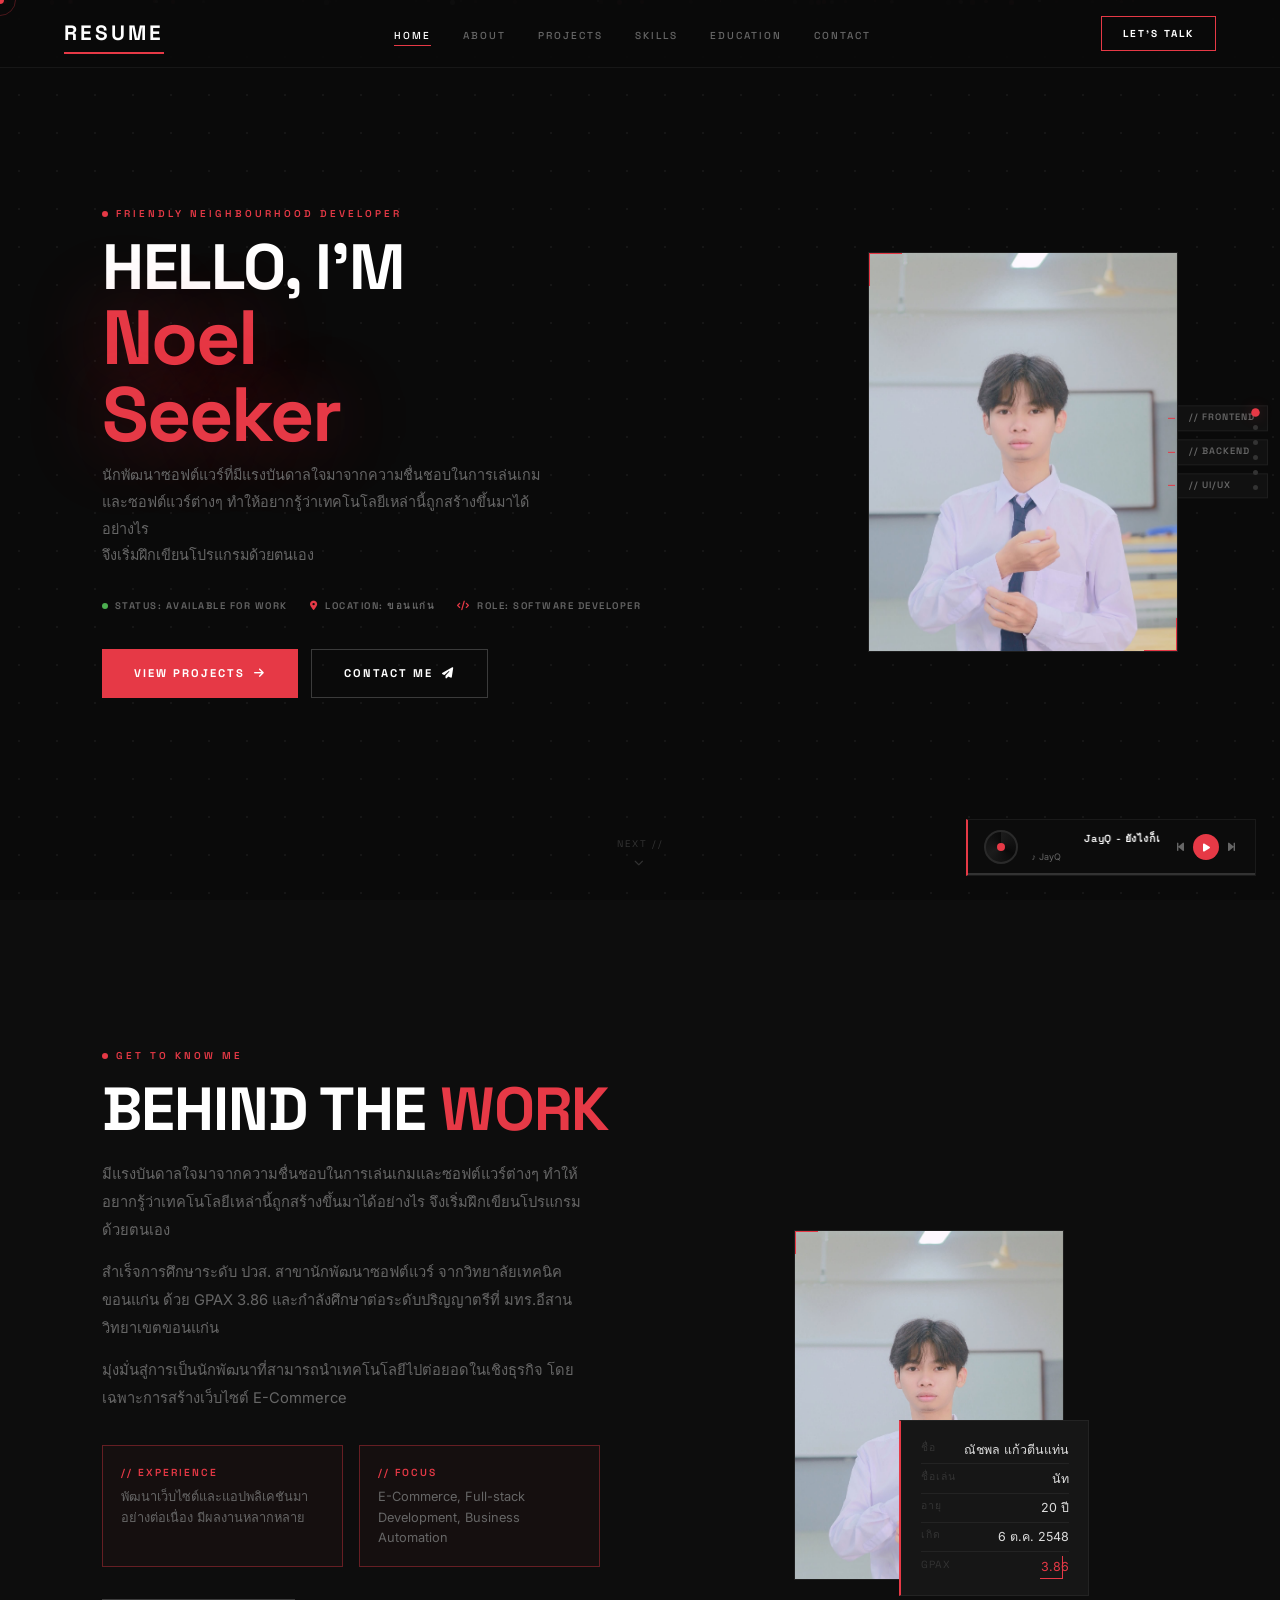
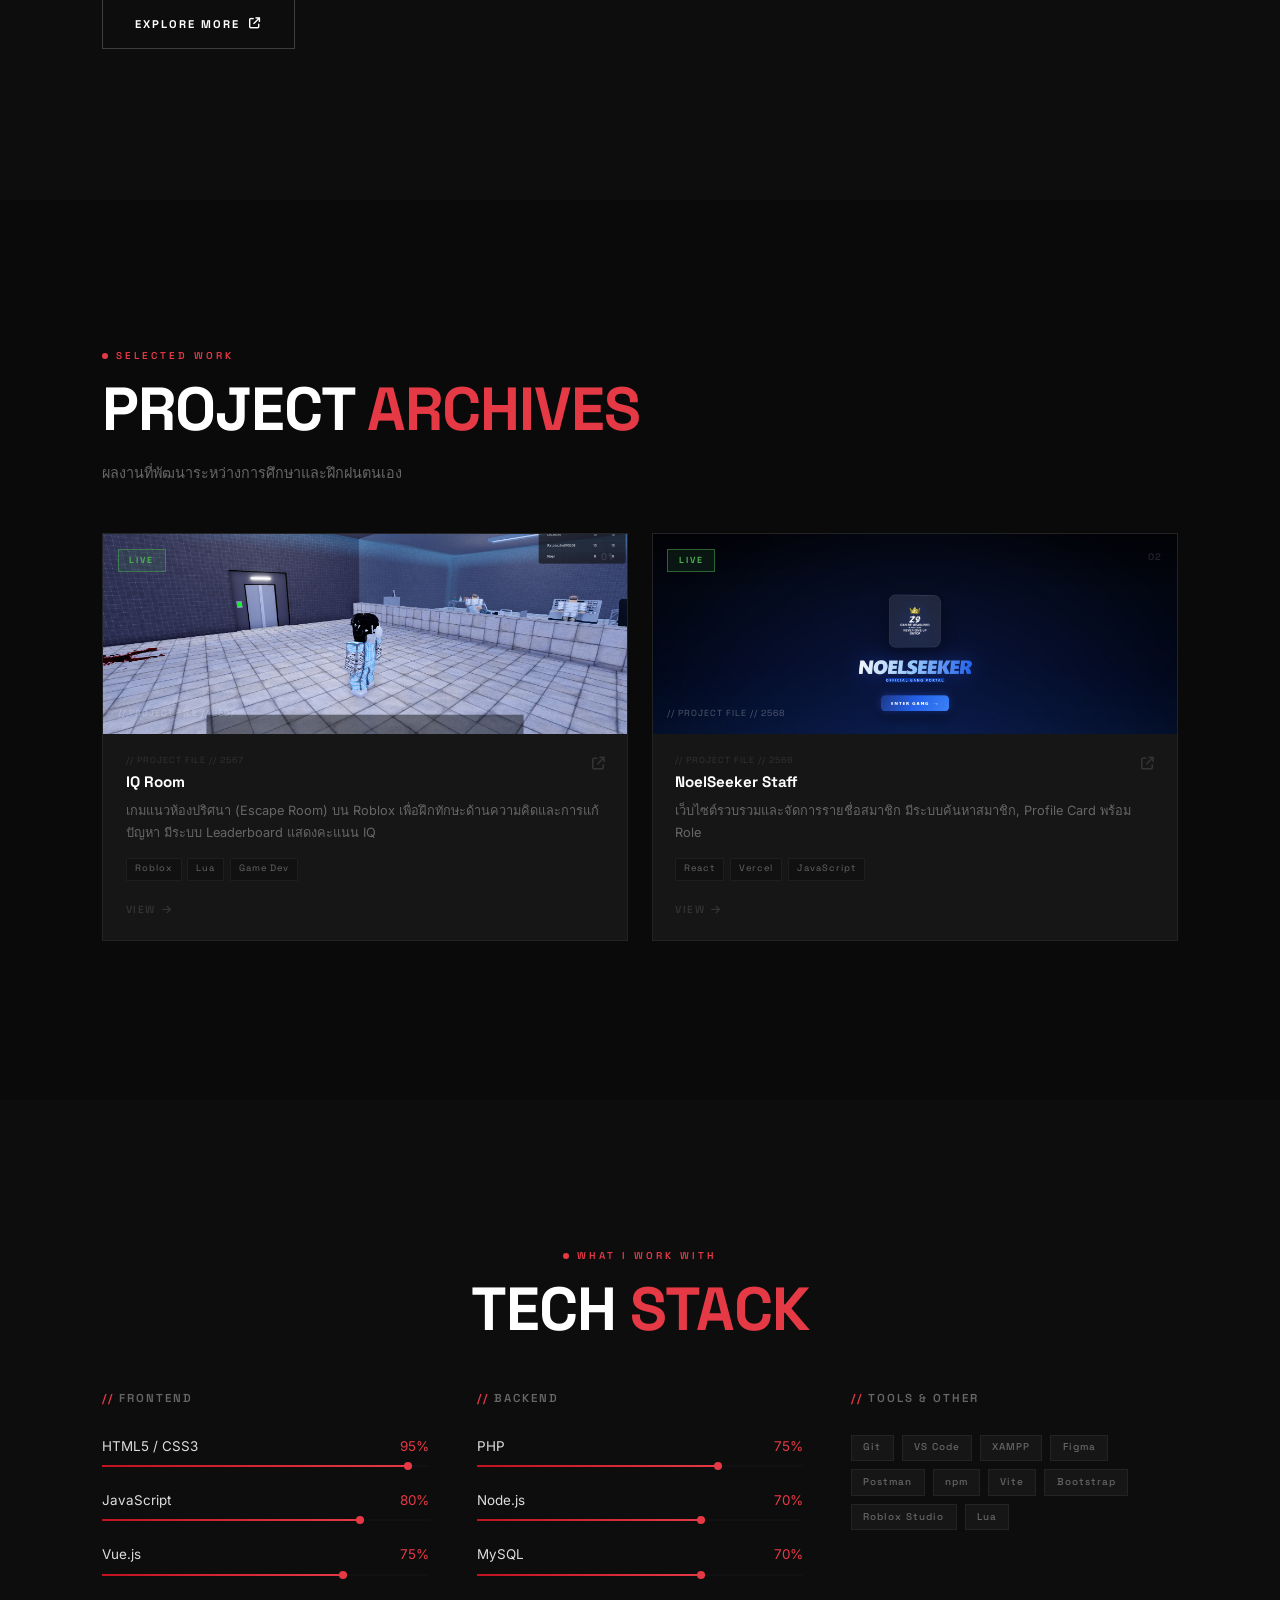
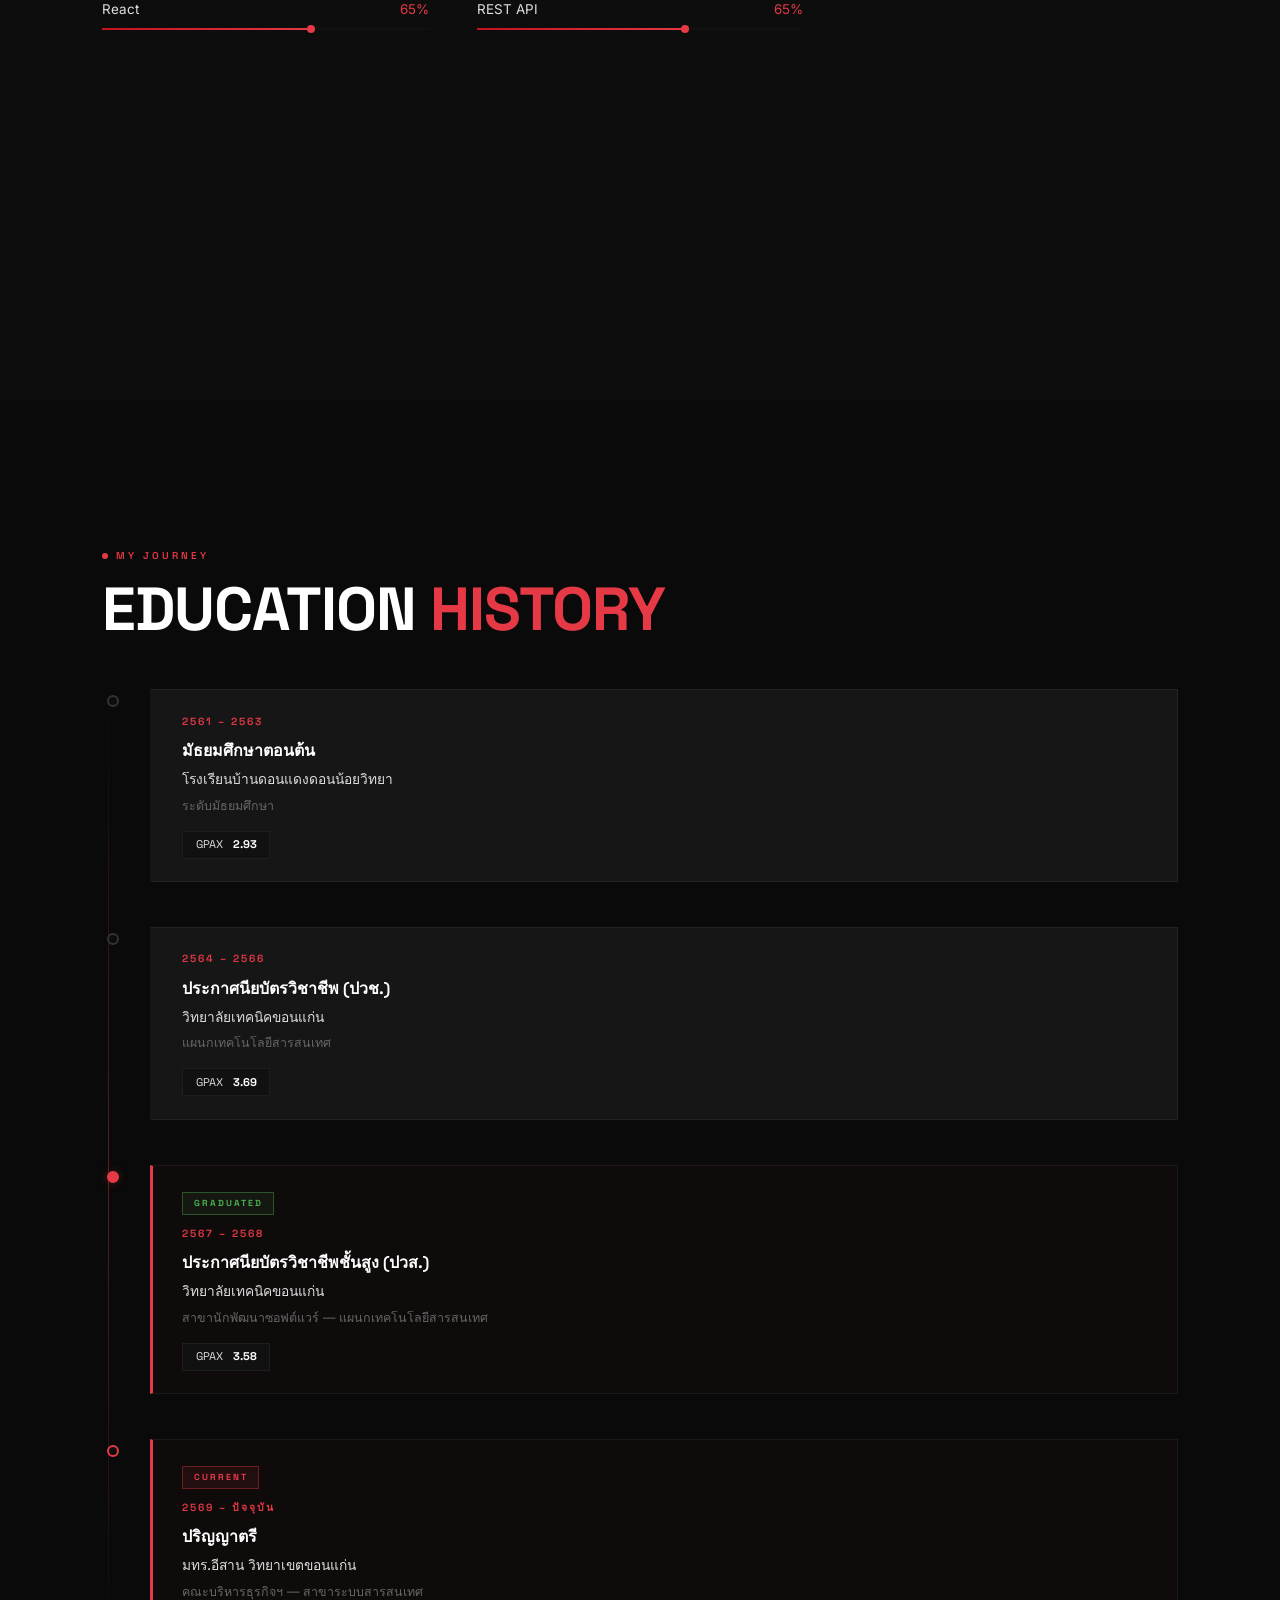
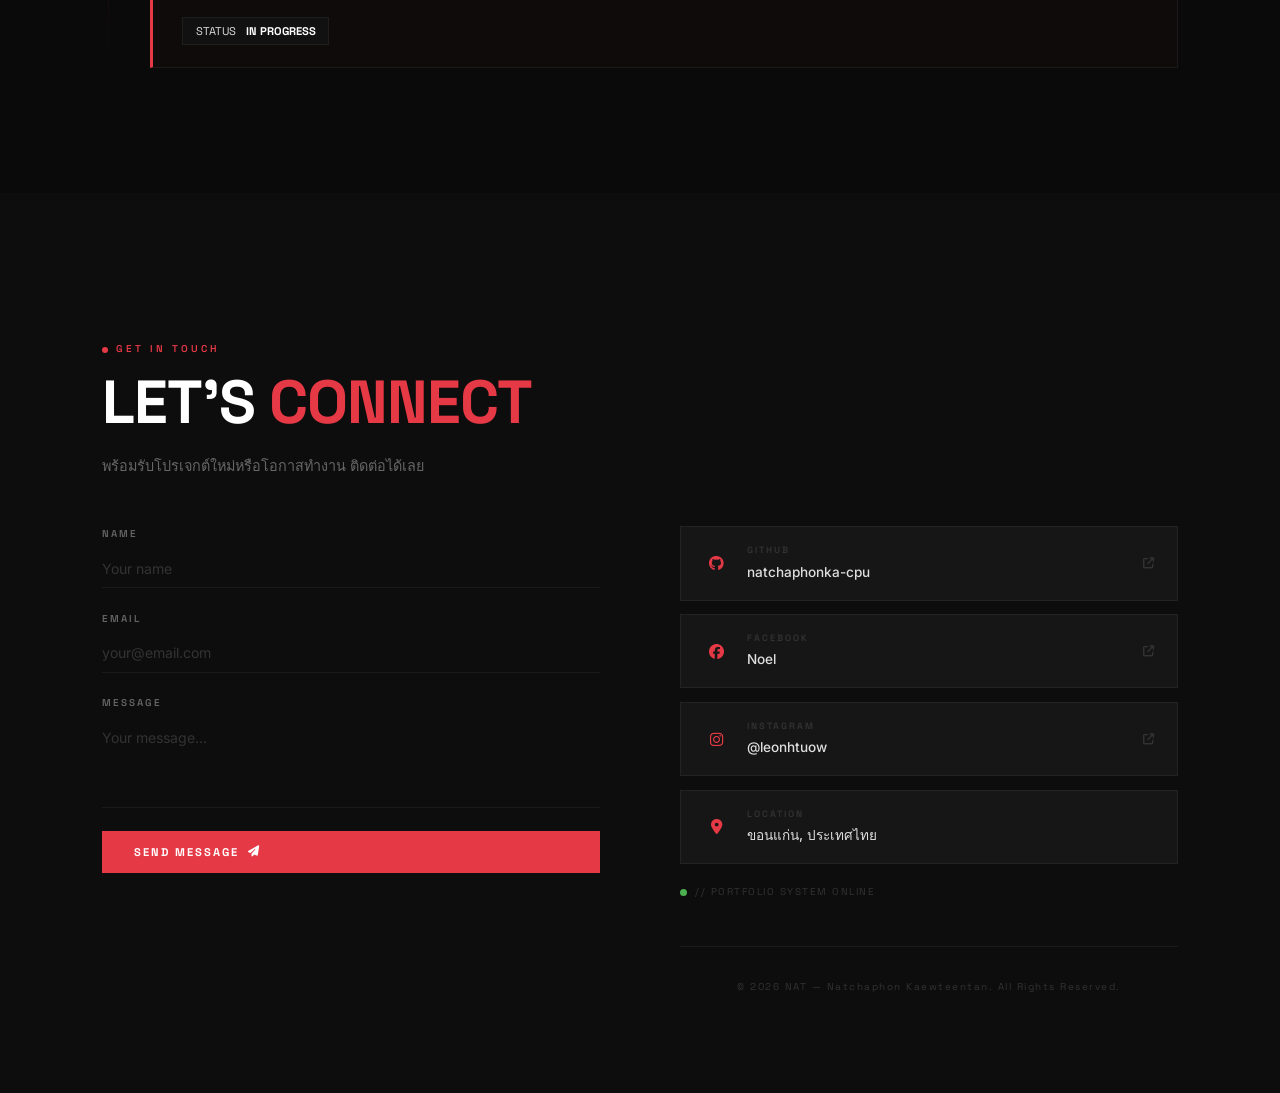
==== commit e7b41b18: "202609110949" ====
--- a/index.html
+++ b/index.html
@@ -79,7 +79,7 @@
       <div class="home-left" id="homeLeft">
         <p class="eyebrow"><span class="edot"></span> FRIENDLY NEIGHBOURHOOD DEVELOPER</p>
         <h1 class="hello-text">HELLO, I'M</h1>
-        <div class="big-name">Natchaphon<br>Kaewteentan</div>
+        <div class="big-name">Noel<br>Seeker</div>
         <p class="home-desc">
           นักพัฒนาซอฟต์แวร์ที่มีแรงบันดาลใจมาจากความชื่นชอบในการเล่นเกมและซอฟต์แวร์ต่างๆ ทำให้อยากรู้ว่าเทคโนโลยีเหล่านี้ถูกสร้างขึ้นมาได้อย่างไร<br>
           จึงเริ่มฝึกเขียนโปรแกรมด้วยตนเอง
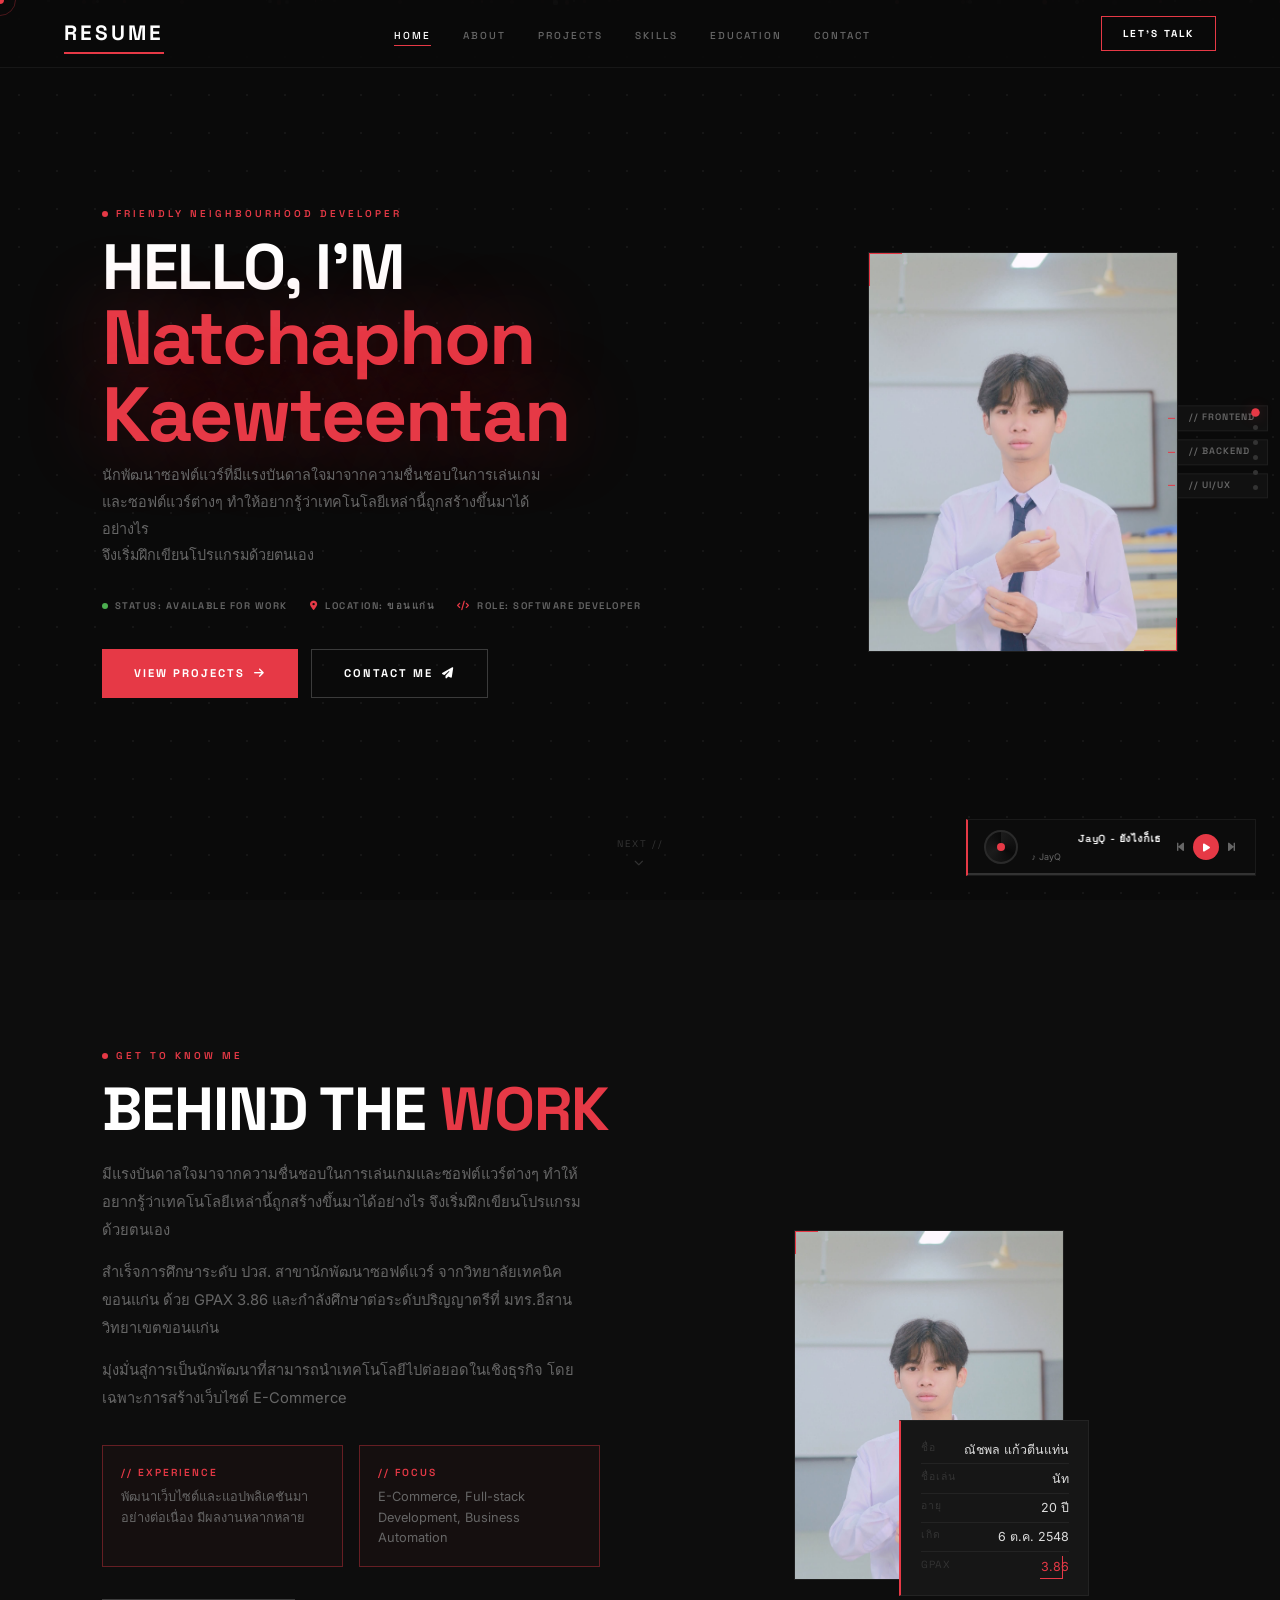
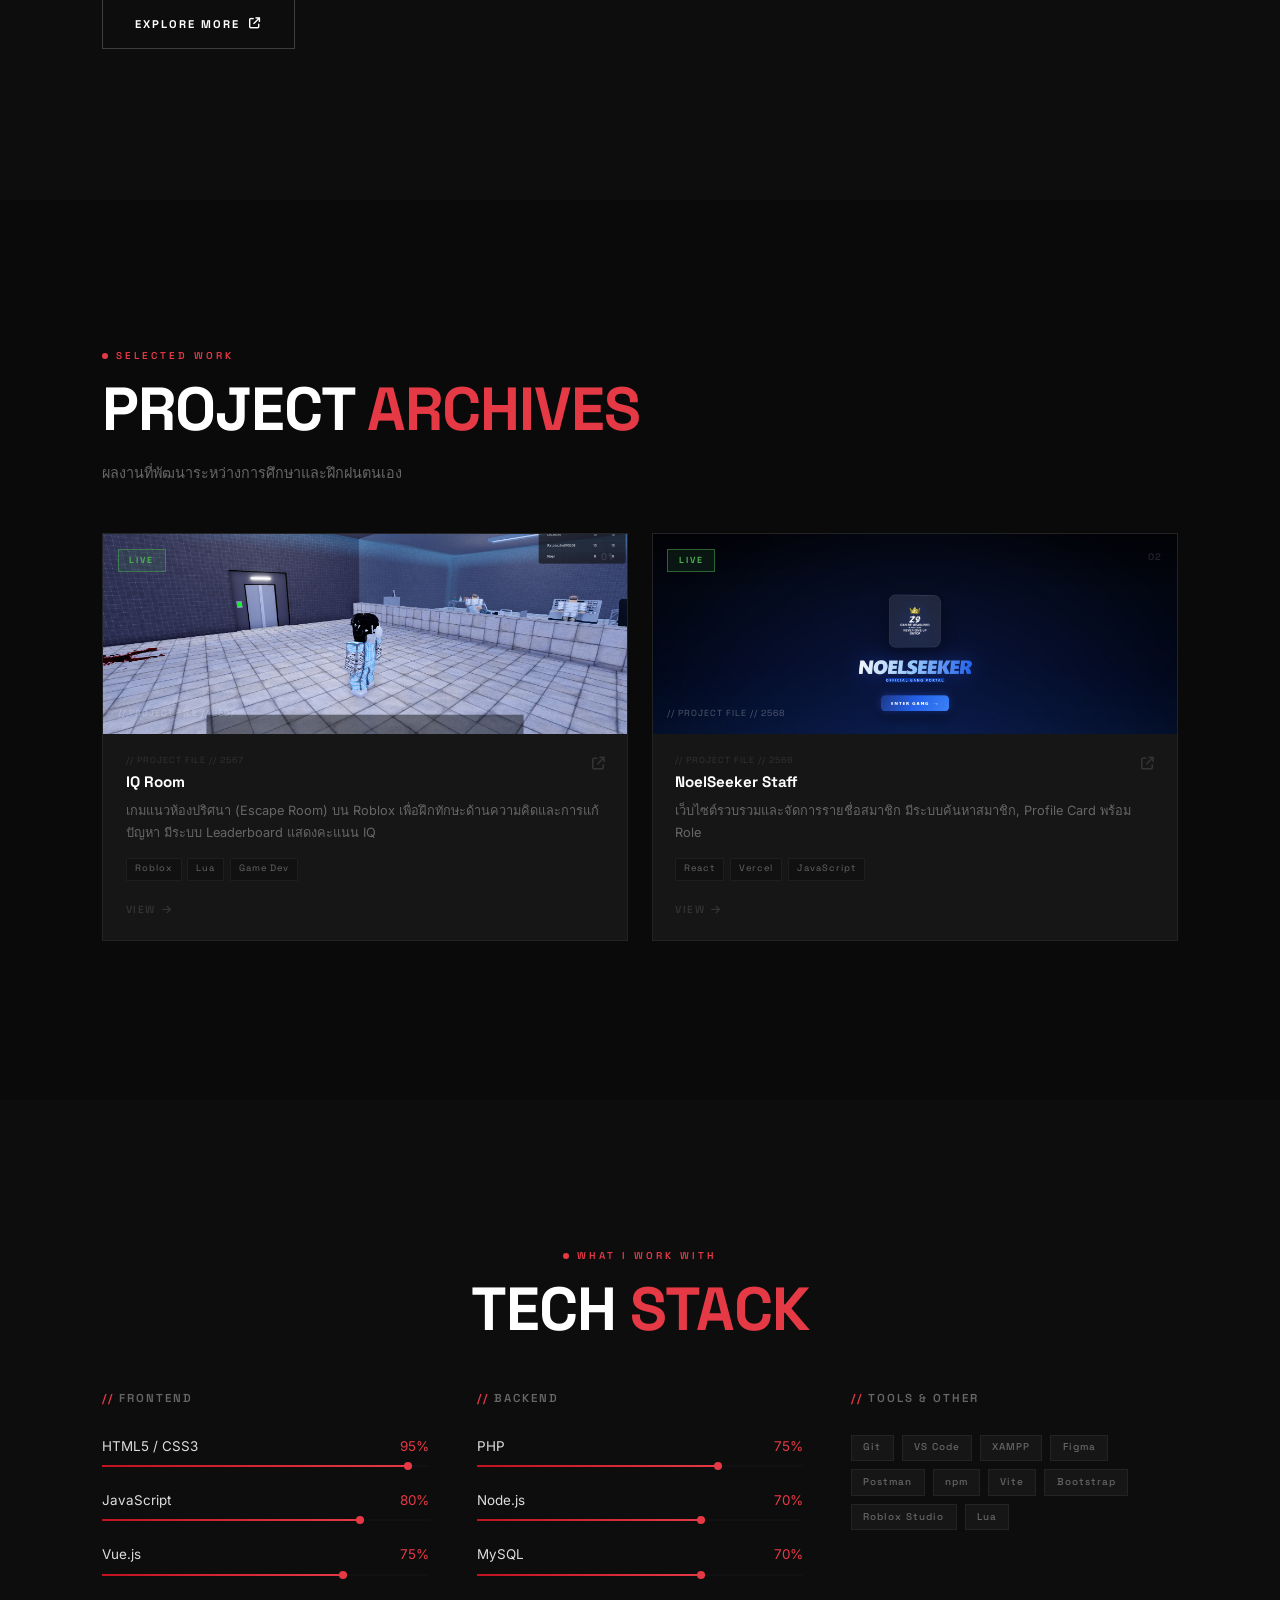
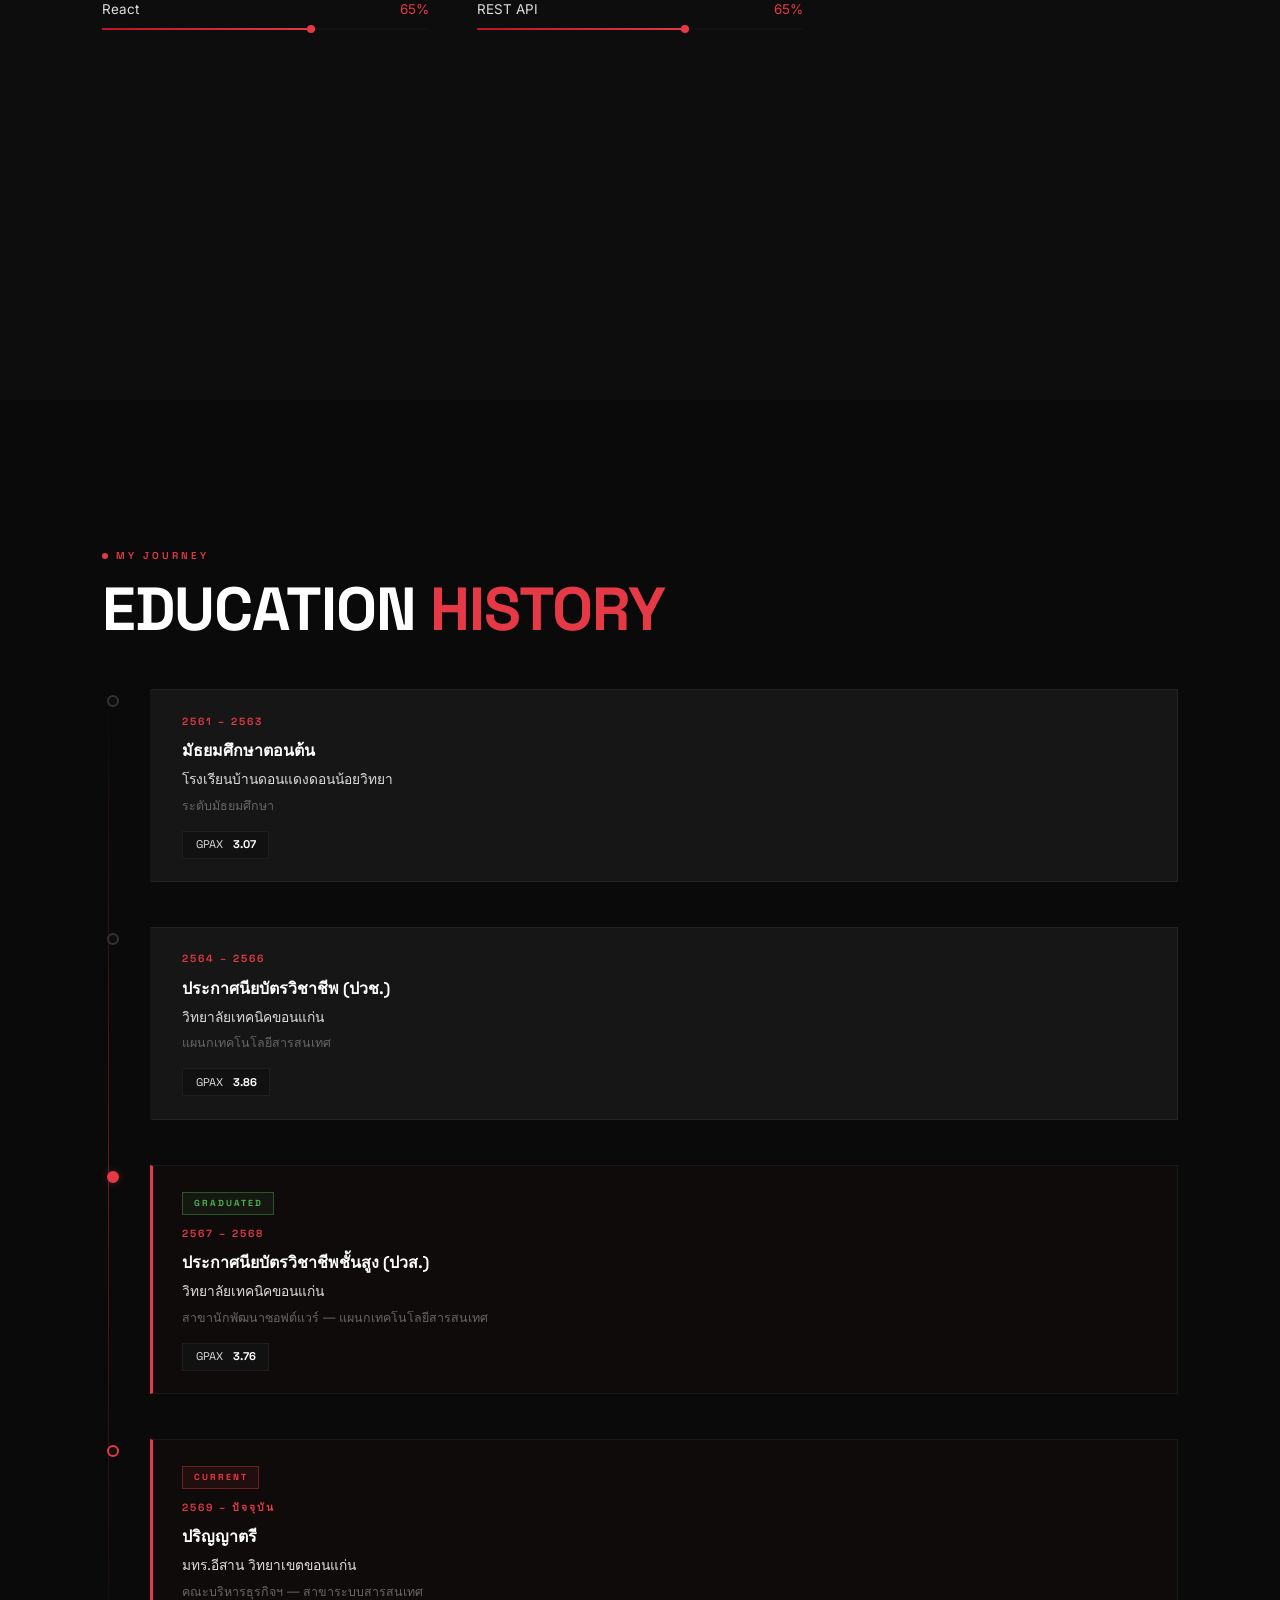
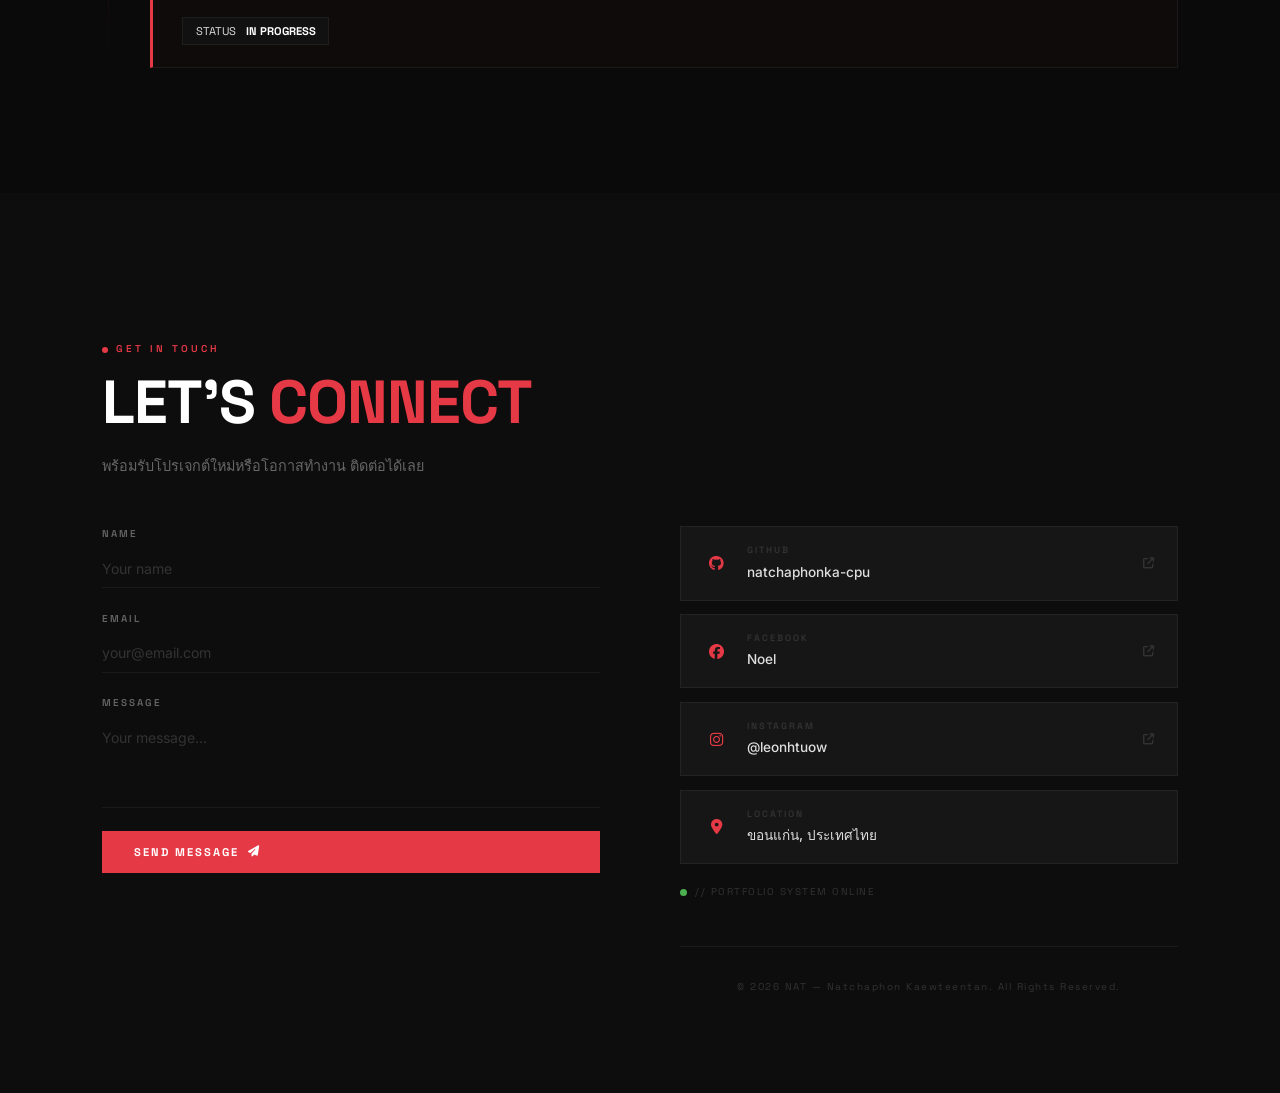
==== commit b084d1cd: "202609110954" ====
--- a/index.html
+++ b/index.html
@@ -79,7 +79,7 @@
       <div class="home-left" id="homeLeft">
         <p class="eyebrow"><span class="edot"></span> FRIENDLY NEIGHBOURHOOD DEVELOPER</p>
         <h1 class="hello-text">HELLO, I'M</h1>
-        <div class="big-name">Noel<br>Seeker</div>
+        <div class="big-name">Natchaphon<br>Kaewteentan</div>
         <p class="home-desc">
           นักพัฒนาซอฟต์แวร์ที่มีแรงบันดาลใจมาจากความชื่นชอบในการเล่นเกมและซอฟต์แวร์ต่างๆ ทำให้อยากรู้ว่าเทคโนโลยีเหล่านี้ถูกสร้างขึ้นมาได้อย่างไร<br>
           จึงเริ่มฝึกเขียนโปรแกรมด้วยตนเอง
